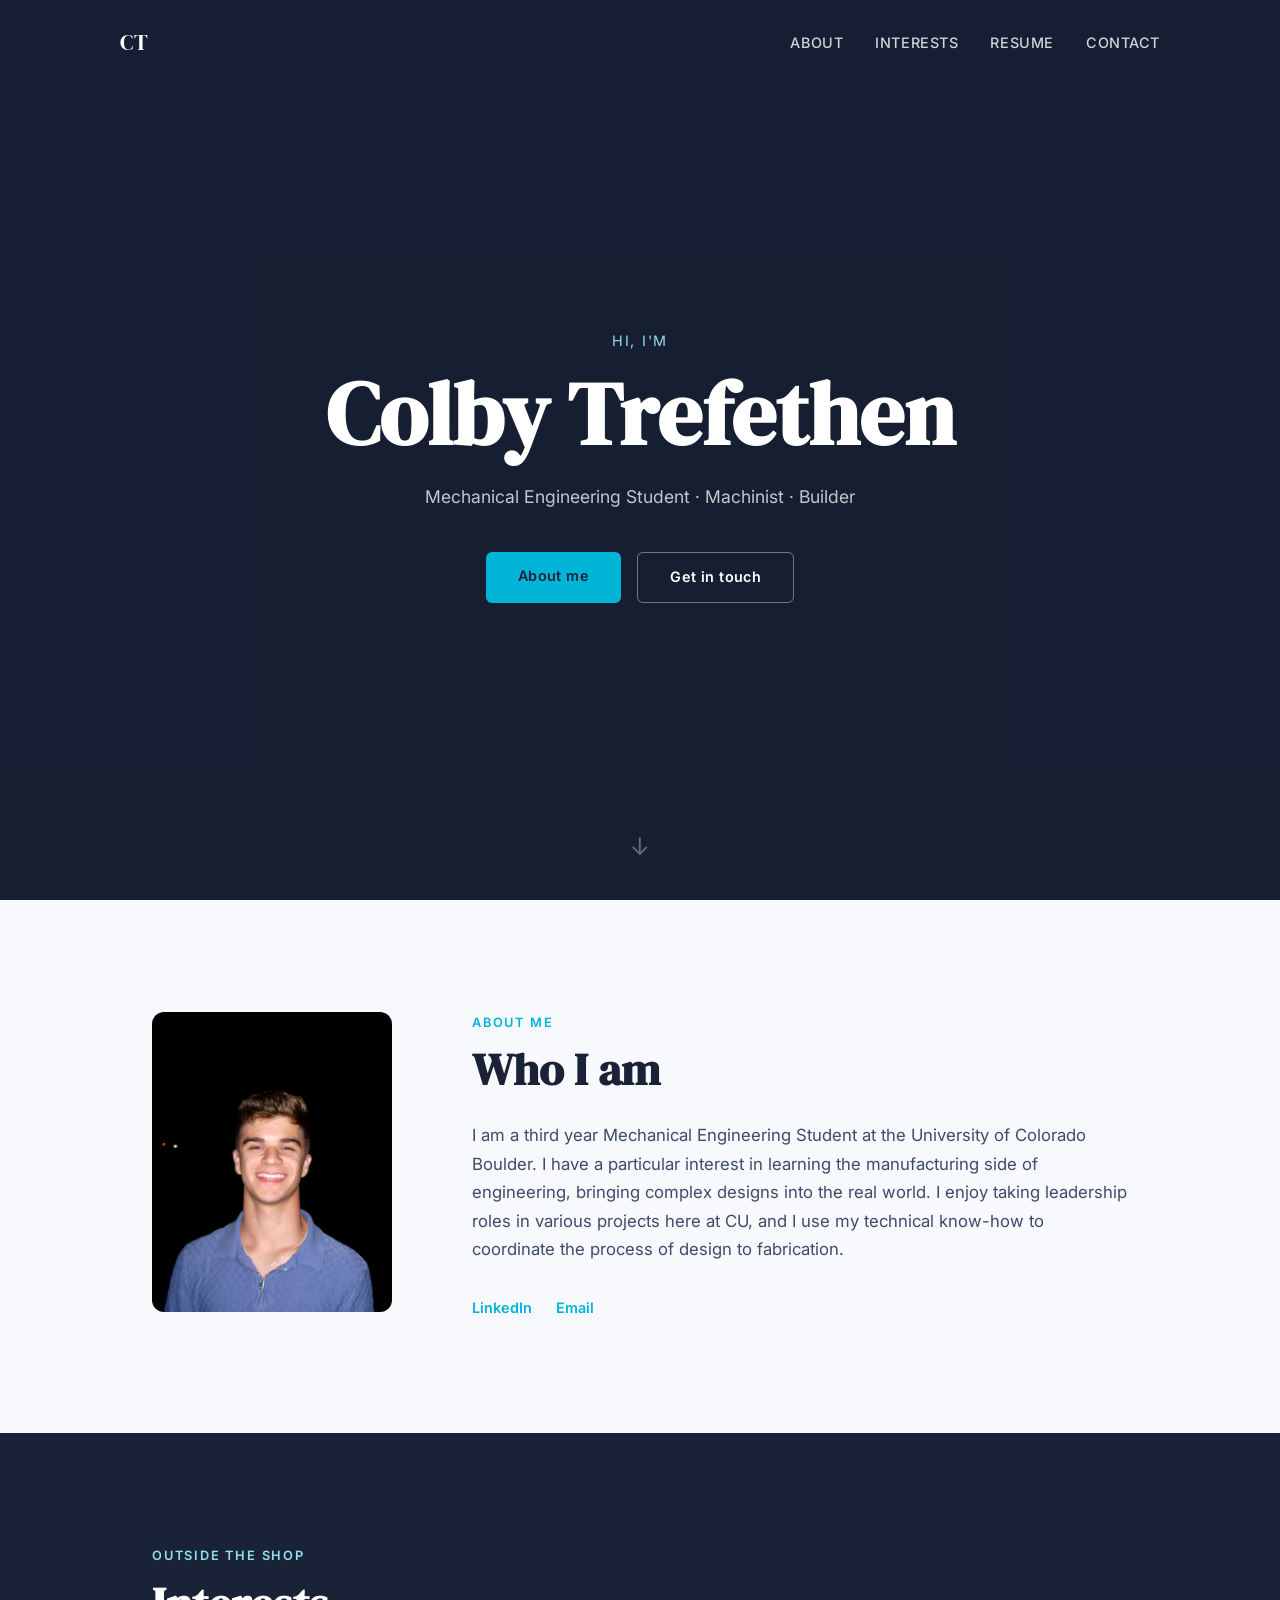
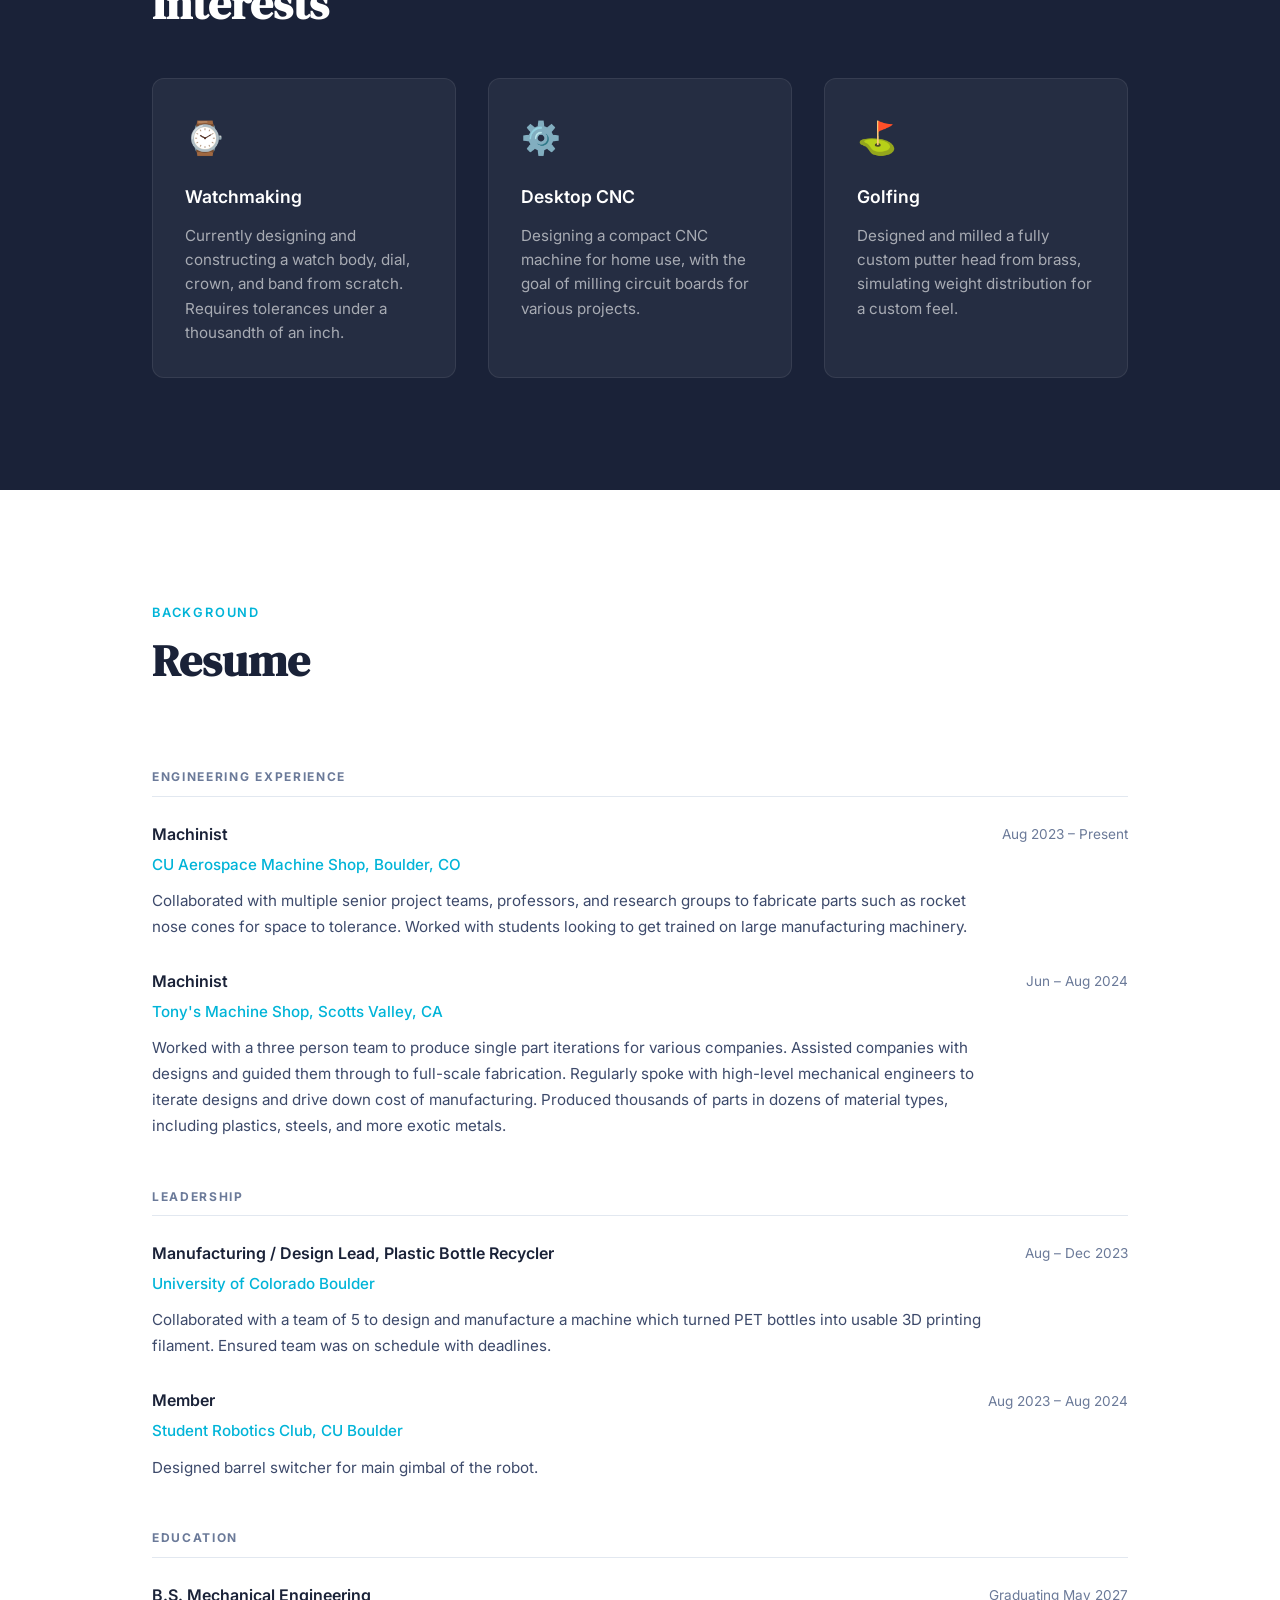
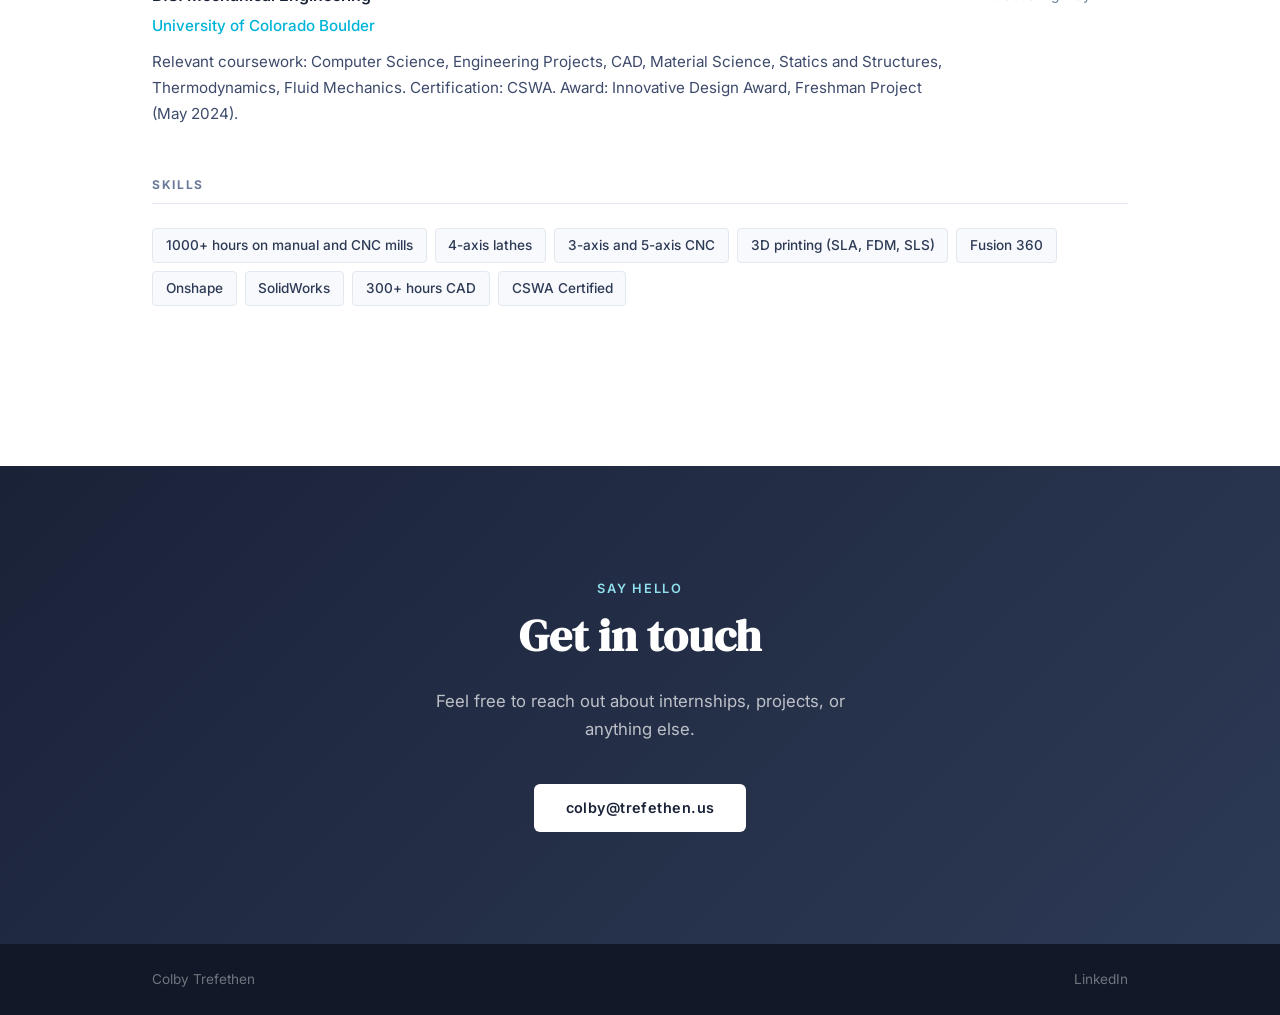
==== index.html @ d8c26942 "Full-bleed hero, photo in About, Interests section" ====
<!DOCTYPE html>
<html lang="en">
<head>
  <meta charset="UTF-8" />
  <meta name="viewport" content="width=device-width, initial-scale=1.0" />
  <title>Colby Trefethen</title>
  <link rel="preconnect" href="https://fonts.googleapis.com" />
  <link href="https://fonts.googleapis.com/css2?family=Inter:wght@300;400;500;600&family=DM+Serif+Display&display=swap" rel="stylesheet" />
  <link rel="stylesheet" href="style.css" />
</head>
<body>

  <!-- NAV -->
  <nav id="nav">
    <div class="nav-inner">
      <a class="nav-logo" href="#hero">CT</a>
      <ul class="nav-links">
        <li><a href="#about">About</a></li>
        <li><a href="#interests">Interests</a></li>
        <li><a href="#resume">Resume</a></li>
        <li><a href="#contact">Contact</a></li>
      </ul>
    </div>
  </nav>

  <!-- HERO -->
  <!-- Replace images/hero-bg.jpg with a photo from your shop or a project -->
  <section id="hero">
    <div class="hero-overlay"></div>
    <div class="hero-content">
      <p class="hero-eyebrow">Hi, I'm</p>
      <h1 class="hero-name">Colby Trefethen</h1>
      <p class="hero-tagline">Mechanical Engineering Student · Machinist · Builder</p>
      <div class="hero-cta">
        <a class="btn btn-primary" href="#about">About me</a>
        <a class="btn btn-ghost" href="#contact">Get in touch</a>
      </div>
    </div>
    <div class="hero-scroll-hint">↓</div>
  </section>

  <!-- ABOUT -->
  <section id="about">
    <div class="container">
      <div class="about-grid">

        <div class="about-photo-col">
          <img src="images/colby.jpg" alt="Colby Trefethen" class="about-photo" />
        </div>

        <div class="about-text-col">
          <p class="section-label">About me</p>
          <h2 class="section-heading">Who I am</h2>

          <p class="about-body">
            I am a third year Mechanical Engineering Student at the University of Colorado Boulder. I have a particular interest in learning the manufacturing side of engineering, bringing complex designs into the real world. I enjoy taking leadership roles in various projects here at CU, and I use my technical know-how to coordinate the process of design to fabrication.
          </p>

          <p class="about-body">
            <!-- Add your story and goals here when you're ready -->
          </p>

          <div class="about-links">
            <a href="https://www.linkedin.com/in/colbytrefethen/" class="text-link" target="_blank" rel="noopener">LinkedIn</a>
            <a href="mailto:colby@trefethen.us" class="text-link">Email</a>
          </div>
        </div>

      </div>
    </div>
  </section>

  <!-- INTERESTS -->
  <section id="interests">
    <div class="container">
      <p class="section-label">Outside the shop</p>
      <h2 class="section-heading">Interests</h2>
      <div class="interests-grid">

        <div class="interest-card">
          <div class="interest-icon">⌚</div>
          <h3 class="interest-title">Watchmaking</h3>
          <p class="interest-desc">Currently designing and constructing a watch body, dial, crown, and band from scratch. Requires tolerances under a thousandth of an inch.</p>
        </div>

        <div class="interest-card">
          <div class="interest-icon">⚙️</div>
          <h3 class="interest-title">Desktop CNC</h3>
          <p class="interest-desc">Designing a compact CNC machine for home use, with the goal of milling circuit boards for various projects.</p>
        </div>

        <div class="interest-card">
          <div class="interest-icon">⛳</div>
          <h3 class="interest-title">Golfing</h3>
          <p class="interest-desc">Designed and milled a fully custom putter head from brass, simulating weight distribution for a custom feel.</p>
        </div>

      </div>
    </div>
  </section>

  <!-- RESUME -->
  <section id="resume">
    <div class="container">
      <div class="resume-header">
        <div>
          <p class="section-label">Background</p>
          <h2 class="section-heading">Resume</h2>
        </div>
      </div>

      <!-- ENGINEERING EXPERIENCE -->
      <div class="resume-section">
        <p class="resume-section-title">Engineering Experience</p>

        <div class="resume-item">
          <div class="resume-item-title">Machinist</div>
          <div class="resume-item-date">Aug 2023 – Present</div>
          <div class="resume-item-org">CU Aerospace Machine Shop, Boulder, CO</div>
          <div class="resume-item-desc">
            Collaborated with multiple senior project teams, professors, and research groups to fabricate parts such as rocket nose cones for space to tolerance. Worked with students looking to get trained on large manufacturing machinery.
          </div>
        </div>

        <div class="resume-item">
          <div class="resume-item-title">Machinist</div>
          <div class="resume-item-date">Jun – Aug 2024</div>
          <div class="resume-item-org">Tony's Machine Shop, Scotts Valley, CA</div>
          <div class="resume-item-desc">
            Worked with a three person team to produce single part iterations for various companies. Assisted companies with designs and guided them through to full-scale fabrication. Regularly spoke with high-level mechanical engineers to iterate designs and drive down cost of manufacturing. Produced thousands of parts in dozens of material types, including plastics, steels, and more exotic metals.
          </div>
        </div>
      </div>

      <!-- LEADERSHIP -->
      <div class="resume-section">
        <p class="resume-section-title">Leadership</p>

        <div class="resume-item">
          <div class="resume-item-title">Manufacturing / Design Lead, Plastic Bottle Recycler</div>
          <div class="resume-item-date">Aug – Dec 2023</div>
          <div class="resume-item-org">University of Colorado Boulder</div>
          <div class="resume-item-desc">
            Collaborated with a team of 5 to design and manufacture a machine which turned PET bottles into usable 3D printing filament. Ensured team was on schedule with deadlines.
          </div>
        </div>

        <div class="resume-item">
          <div class="resume-item-title">Member</div>
          <div class="resume-item-date">Aug 2023 – Aug 2024</div>
          <div class="resume-item-org">Student Robotics Club, CU Boulder</div>
          <div class="resume-item-desc">
            Designed barrel switcher for main gimbal of the robot.
          </div>
        </div>
      </div>

      <!-- EDUCATION -->
      <div class="resume-section">
        <p class="resume-section-title">Education</p>

        <div class="resume-item">
          <div class="resume-item-title">B.S. Mechanical Engineering</div>
          <div class="resume-item-date">Graduating May 2027</div>
          <div class="resume-item-org">University of Colorado Boulder</div>
          <div class="resume-item-desc">
            Relevant coursework: Computer Science, Engineering Projects, CAD, Material Science, Statics and Structures, Thermodynamics, Fluid Mechanics. Certification: CSWA. Award: Innovative Design Award, Freshman Project (May 2024).
          </div>
        </div>
      </div>

      <!-- SKILLS -->
      <div class="resume-section">
        <p class="resume-section-title">Skills</p>
        <div class="skills-grid">
          <span class="skill-tag">1000+ hours on manual and CNC mills</span>
          <span class="skill-tag">4-axis lathes</span>
          <span class="skill-tag">3-axis and 5-axis CNC</span>
          <span class="skill-tag">3D printing (SLA, FDM, SLS)</span>
          <span class="skill-tag">Fusion 360</span>
          <span class="skill-tag">Onshape</span>
          <span class="skill-tag">SolidWorks</span>
          <span class="skill-tag">300+ hours CAD</span>
          <span class="skill-tag">CSWA Certified</span>
        </div>
      </div>

    </div>
  </section>

  <!-- CONTACT -->
  <section id="contact">
    <div class="container contact-inner">
      <p class="section-label light">Say hello</p>
      <h2 class="section-heading light">Get in touch</h2>
      <p class="contact-body">
        Feel free to reach out about internships, projects, or anything else.
      </p>
      <a class="btn btn-white" href="mailto:colby@trefethen.us">colby@trefethen.us</a>
    </div>
  </section>

  <!-- FOOTER -->
  <footer>
    <div class="container footer-inner">
      <span>Colby Trefethen</span>
      <div class="footer-links">
        <a href="https://www.linkedin.com/in/colbytrefethen/" target="_blank" rel="noopener">LinkedIn</a>
      </div>
    </div>
  </footer>

  <script>
    const nav = document.getElementById('nav');
    window.addEventListener('scroll', () => {
      nav.classList.toggle('scrolled', window.scrollY > 60);
    });
    document.querySelectorAll('a[href^="#"]').forEach(anchor => {
      anchor.addEventListener('click', function(e) {
        const target = document.querySelector(this.getAttribute('href'));
        if (target) {
          e.preventDefault();
          target.scrollIntoView({ behavior: 'smooth' });
        }
      });
    });
  </script>

</body>
</html>
---- style.css ----
/* =============================================
   BASE
   ============================================= */
*, *::before, *::after { box-sizing: border-box; margin: 0; padding: 0; }

:root {
  --navy:   #1a2238;
  --slate:  #2d3a55;
  --teal:   #00b4d8;
  --teal-light: #90e0ef;
  --white:  #ffffff;
  --off-white: #f8f9fc;
  --text:   #1a2238;
  --muted:  #6b7a99;
  --border: #e2e8f0;
}

html { scroll-behavior: smooth; }

body {
  font-family: 'Inter', sans-serif;
  font-size: 16px;
  line-height: 1.7;
  color: var(--text);
  background: var(--white);
}

a { color: inherit; text-decoration: none; }

.container {
  max-width: 1040px;
  margin: 0 auto;
  padding: 0 2rem;
}

/* =============================================
   NAV
   ============================================= */
#nav {
  position: fixed;
  top: 0; left: 0; right: 0;
  z-index: 100;
  padding: 1.5rem 2rem;
  transition: background 0.3s, padding 0.3s, box-shadow 0.3s;
}

#nav.scrolled {
  background: var(--navy);
  padding: 1rem 2rem;
  box-shadow: 0 2px 20px rgba(0,0,0,0.2);
}

.nav-inner {
  max-width: 1040px;
  margin: 0 auto;
  display: flex;
  align-items: center;
  justify-content: space-between;
}

.nav-logo {
  font-family: 'DM Serif Display', serif;
  font-size: 1.4rem;
  color: var(--white);
  letter-spacing: 0.05em;
}

.nav-links {
  list-style: none;
  display: flex;
  gap: 2rem;
}

.nav-links a {
  color: rgba(255,255,255,0.8);
  font-size: 0.9rem;
  font-weight: 500;
  letter-spacing: 0.04em;
  text-transform: uppercase;
  transition: color 0.2s;
}

.nav-links a:hover { color: var(--white); }

/* =============================================
   HERO
   ============================================= */
#hero {
  min-height: 100vh;
  background-image: url('images/hero-bg.jpg');
  background-size: cover;
  background-position: center;
  /* Fallback if no image uploaded yet */
  background-color: var(--navy);
  display: flex;
  align-items: center;
  justify-content: center;
  text-align: center;
  padding: 6rem 2rem 4rem;
  position: relative;
}

.hero-overlay {
  position: absolute;
  inset: 0;
  background: rgba(20, 28, 48, 0.65);
}

.hero-content {
  position: relative;
  z-index: 1;
  display: flex;
  flex-direction: column;
  align-items: center;
  max-width: 700px;
}

.hero-eyebrow {
  font-size: 0.9rem;
  font-weight: 400;
  color: var(--teal-light);
  letter-spacing: 0.12em;
  text-transform: uppercase;
  margin-bottom: 0.75rem;
}

.hero-name {
  font-family: 'DM Serif Display', serif;
  font-size: clamp(3rem, 8vw, 5.5rem);
  color: var(--white);
  line-height: 1.1;
  margin-bottom: 1.25rem;
}

.hero-tagline {
  font-size: 1.1rem;
  color: rgba(255,255,255,0.75);
  margin-bottom: 2.5rem;
}

.hero-cta {
  display: flex;
  gap: 1rem;
  flex-wrap: wrap;
  justify-content: center;
}

.hero-scroll-hint {
  position: absolute;
  bottom: 2rem;
  color: rgba(255,255,255,0.35);
  font-size: 1.5rem;
  z-index: 1;
  animation: bounce 2s infinite;
}

@keyframes bounce {
  0%, 100% { transform: translateY(0); }
  50% { transform: translateY(6px); }
}

/* =============================================
   BUTTONS
   ============================================= */
.btn {
  display: inline-block;
  padding: 0.75rem 2rem;
  border-radius: 6px;
  font-size: 0.9rem;
  font-weight: 600;
  letter-spacing: 0.03em;
  transition: transform 0.15s, box-shadow 0.15s, opacity 0.15s;
  cursor: pointer;
}

.btn:hover { transform: translateY(-2px); box-shadow: 0 6px 20px rgba(0,0,0,0.2); }

.btn-primary {
  background: var(--teal);
  color: var(--navy);
}

.btn-ghost {
  border: 1.5px solid rgba(255,255,255,0.4);
  color: var(--white);
}

.btn-ghost:hover { border-color: var(--white); }

.btn-white {
  background: var(--white);
  color: var(--navy);
  font-weight: 600;
}

.btn-outline {
  border: 1.5px solid var(--teal);
  color: var(--teal);
  background: transparent;
}

/* =============================================
   SECTION LABELS & HEADINGS
   ============================================= */
.section-label {
  font-size: 0.8rem;
  font-weight: 600;
  letter-spacing: 0.14em;
  text-transform: uppercase;
  color: var(--teal);
  margin-bottom: 0.6rem;
}

.section-label.light { color: var(--teal-light); }

.section-heading {
  font-family: 'DM Serif Display', serif;
  font-size: clamp(2rem, 4vw, 2.8rem);
  line-height: 1.2;
  color: var(--navy);
  margin-bottom: 1.5rem;
}

.section-heading.light { color: var(--white); }

/* =============================================
   ABOUT
   ============================================= */
#about {
  padding: 7rem 0;
  background: var(--off-white);
}

.about-grid {
  display: grid;
  grid-template-columns: 240px 1fr;
  gap: 5rem;
  align-items: start;
}

.about-photo-col {
  width: 240px;
  overflow: hidden;
}

.about-photo {
  width: 240px;
  height: 300px;
  object-fit: cover;
  border-radius: 12px;
  display: block;
}

.about-body {
  color: #3d4a6b;
  margin-bottom: 1.25rem;
  font-size: 1.05rem;
}

.about-links {
  display: flex;
  gap: 1.5rem;
  margin-top: 2rem;
}

.text-link {
  font-size: 0.9rem;
  font-weight: 600;
  color: var(--teal);
  border-bottom: 1.5px solid transparent;
  transition: border-color 0.2s;
}

.text-link:hover { border-color: var(--teal); }

/* =============================================
   INTERESTS
   ============================================= */
#interests {
  padding: 7rem 0;
  background: var(--navy);
}

#interests .section-label { color: var(--teal-light); }
#interests .section-heading { color: var(--white); margin-bottom: 3rem; }

.interests-grid {
  display: grid;
  grid-template-columns: repeat(3, 1fr);
  gap: 2rem;
}

.interest-card {
  background: rgba(255,255,255,0.05);
  border: 1px solid rgba(255,255,255,0.08);
  border-radius: 12px;
  padding: 2rem;
}

.interest-icon {
  font-size: 2rem;
  margin-bottom: 1rem;
}

.interest-title {
  font-size: 1.1rem;
  font-weight: 600;
  color: var(--white);
  margin-bottom: 0.75rem;
}

.interest-desc {
  font-size: 0.95rem;
  color: rgba(255,255,255,0.6);
  line-height: 1.6;
}

/* =============================================
   RESUME
   ============================================= */
#resume {
  padding: 7rem 0;
  background: var(--white);
}

.resume-header {
  display: flex;
  align-items: flex-end;
  justify-content: space-between;
  margin-bottom: 3.5rem;
  flex-wrap: wrap;
  gap: 1rem;
}

.resume-section {
  margin-bottom: 3rem;
}

.resume-section-title {
  font-size: 0.75rem;
  font-weight: 700;
  letter-spacing: 0.14em;
  text-transform: uppercase;
  color: var(--muted);
  border-bottom: 1px solid var(--border);
  padding-bottom: 0.5rem;
  margin-bottom: 1.5rem;
}

.resume-item {
  display: grid;
  grid-template-columns: 1fr auto;
  gap: 0.25rem 2rem;
  margin-bottom: 1.75rem;
}

.resume-item-title {
  font-size: 1rem;
  font-weight: 600;
  color: var(--navy);
}

.resume-item-org {
  font-size: 0.95rem;
  color: var(--teal);
  font-weight: 500;
}

.resume-item-date {
  font-size: 0.85rem;
  color: var(--muted);
  text-align: right;
  grid-row: 1 / 3;
  grid-column: 2;
  padding-top: 0.15rem;
  white-space: nowrap;
}

.resume-item-desc {
  font-size: 0.95rem;
  color: #3d4a6b;
  margin-top: 0.4rem;
  grid-column: 1;
}

.skills-grid {
  display: flex;
  flex-wrap: wrap;
  gap: 0.5rem;
}

.skill-tag {
  background: var(--off-white);
  border: 1px solid var(--border);
  border-radius: 4px;
  padding: 0.3rem 0.8rem;
  font-size: 0.85rem;
  color: var(--slate);
  font-weight: 500;
}

/* =============================================
   CONTACT
   ============================================= */
#contact {
  padding: 7rem 2rem;
  background: linear-gradient(135deg, var(--navy) 0%, var(--slate) 100%);
  text-align: center;
}

.contact-body {
  color: rgba(255,255,255,0.7);
  max-width: 480px;
  margin: 0 auto 2.5rem;
  font-size: 1.05rem;
}

/* =============================================
   FOOTER
   ============================================= */
footer {
  background: #111827;
  padding: 1.5rem 2rem;
}

.footer-inner {
  display: flex;
  align-items: center;
  justify-content: space-between;
  color: rgba(255,255,255,0.4);
  font-size: 0.85rem;
}

.footer-links {
  display: flex;
  gap: 1.5rem;
}

.footer-links a {
  color: rgba(255,255,255,0.4);
  transition: color 0.2s;
}

.footer-links a:hover { color: rgba(255,255,255,0.8); }

/* =============================================
   RESPONSIVE
   ============================================= */
@media (max-width: 700px) {
  .about-grid {
    grid-template-columns: 1fr;
    gap: 2rem;
  }
  .about-photo-col {
    width: 100%;
  }
  .about-photo {
    width: 100%;
    height: 260px;
  }
  .interests-grid {
    grid-template-columns: 1fr;
  }
  .resume-item {
    grid-template-columns: 1fr;
  }
  .resume-item-date {
    grid-row: auto;
    grid-column: 1;
    text-align: left;
    color: var(--muted);
  }
  .resume-header {
    flex-direction: column;
    align-items: flex-start;
  }
}
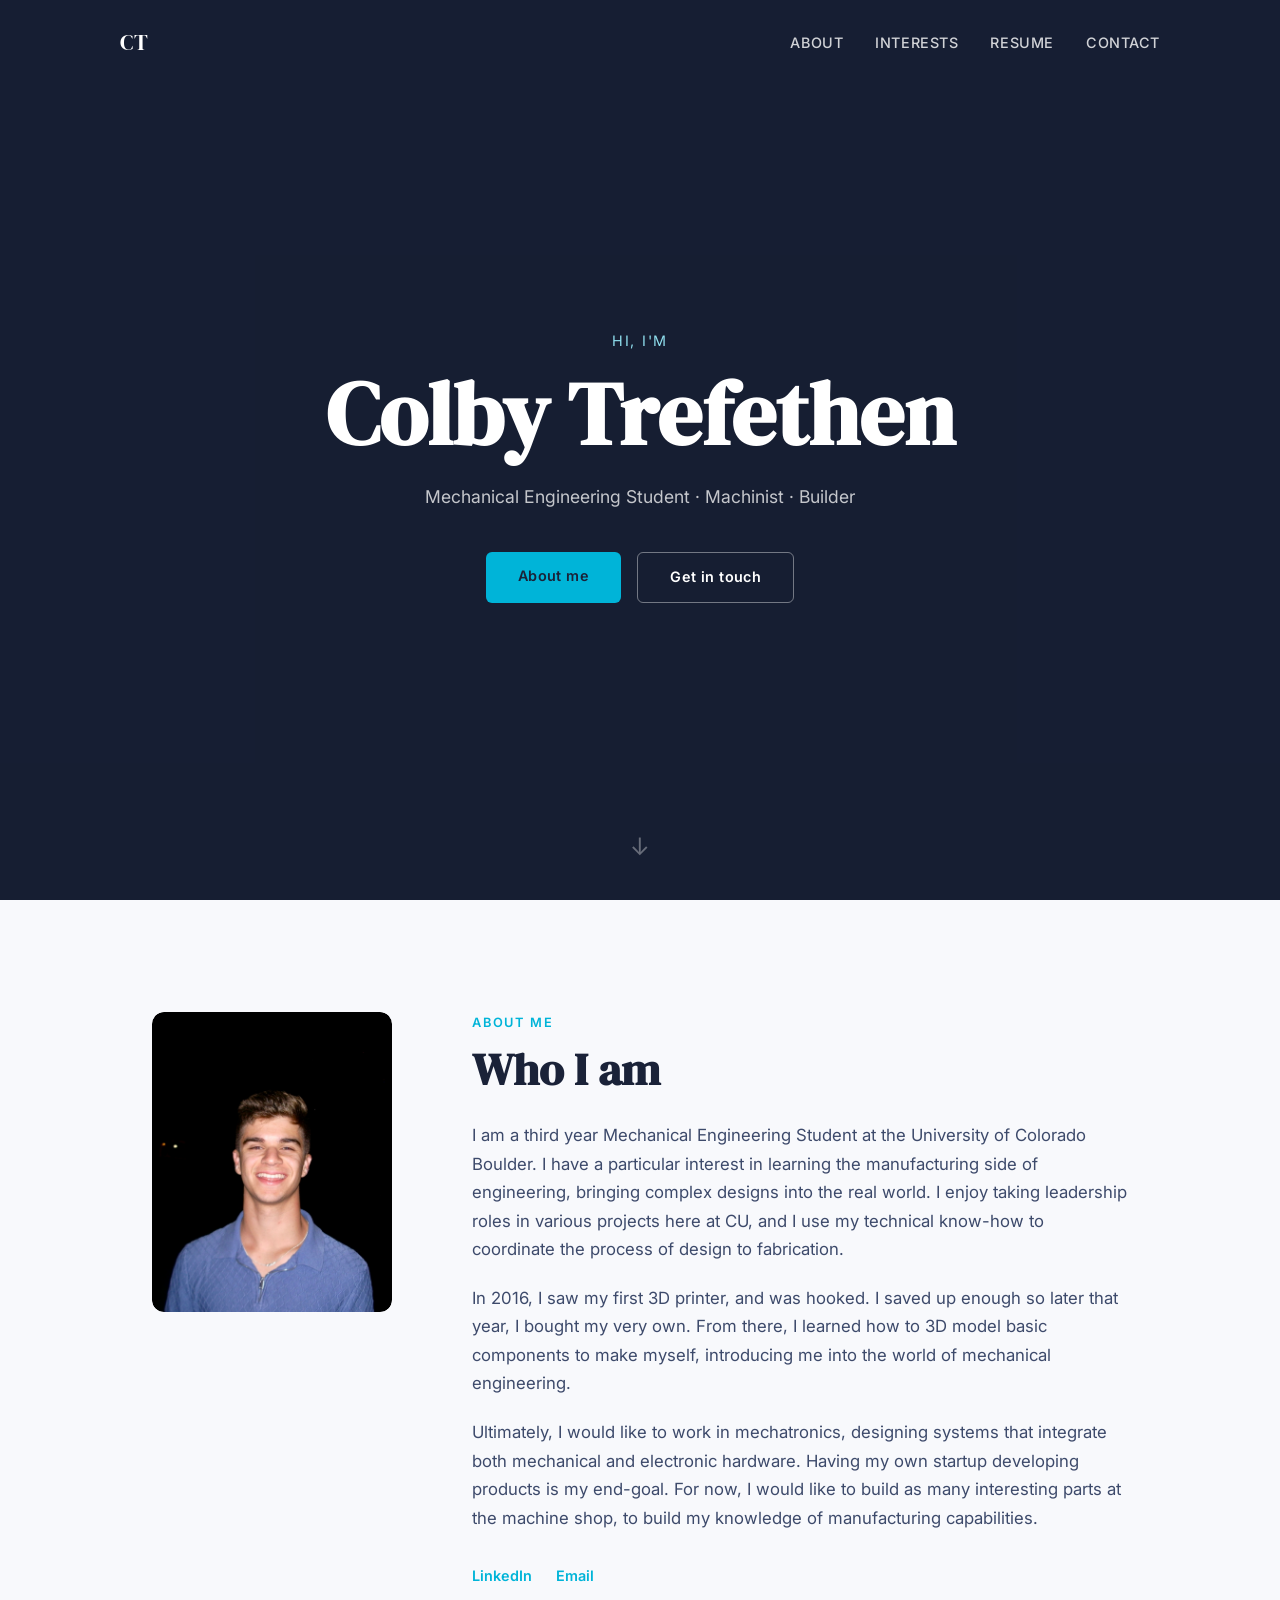
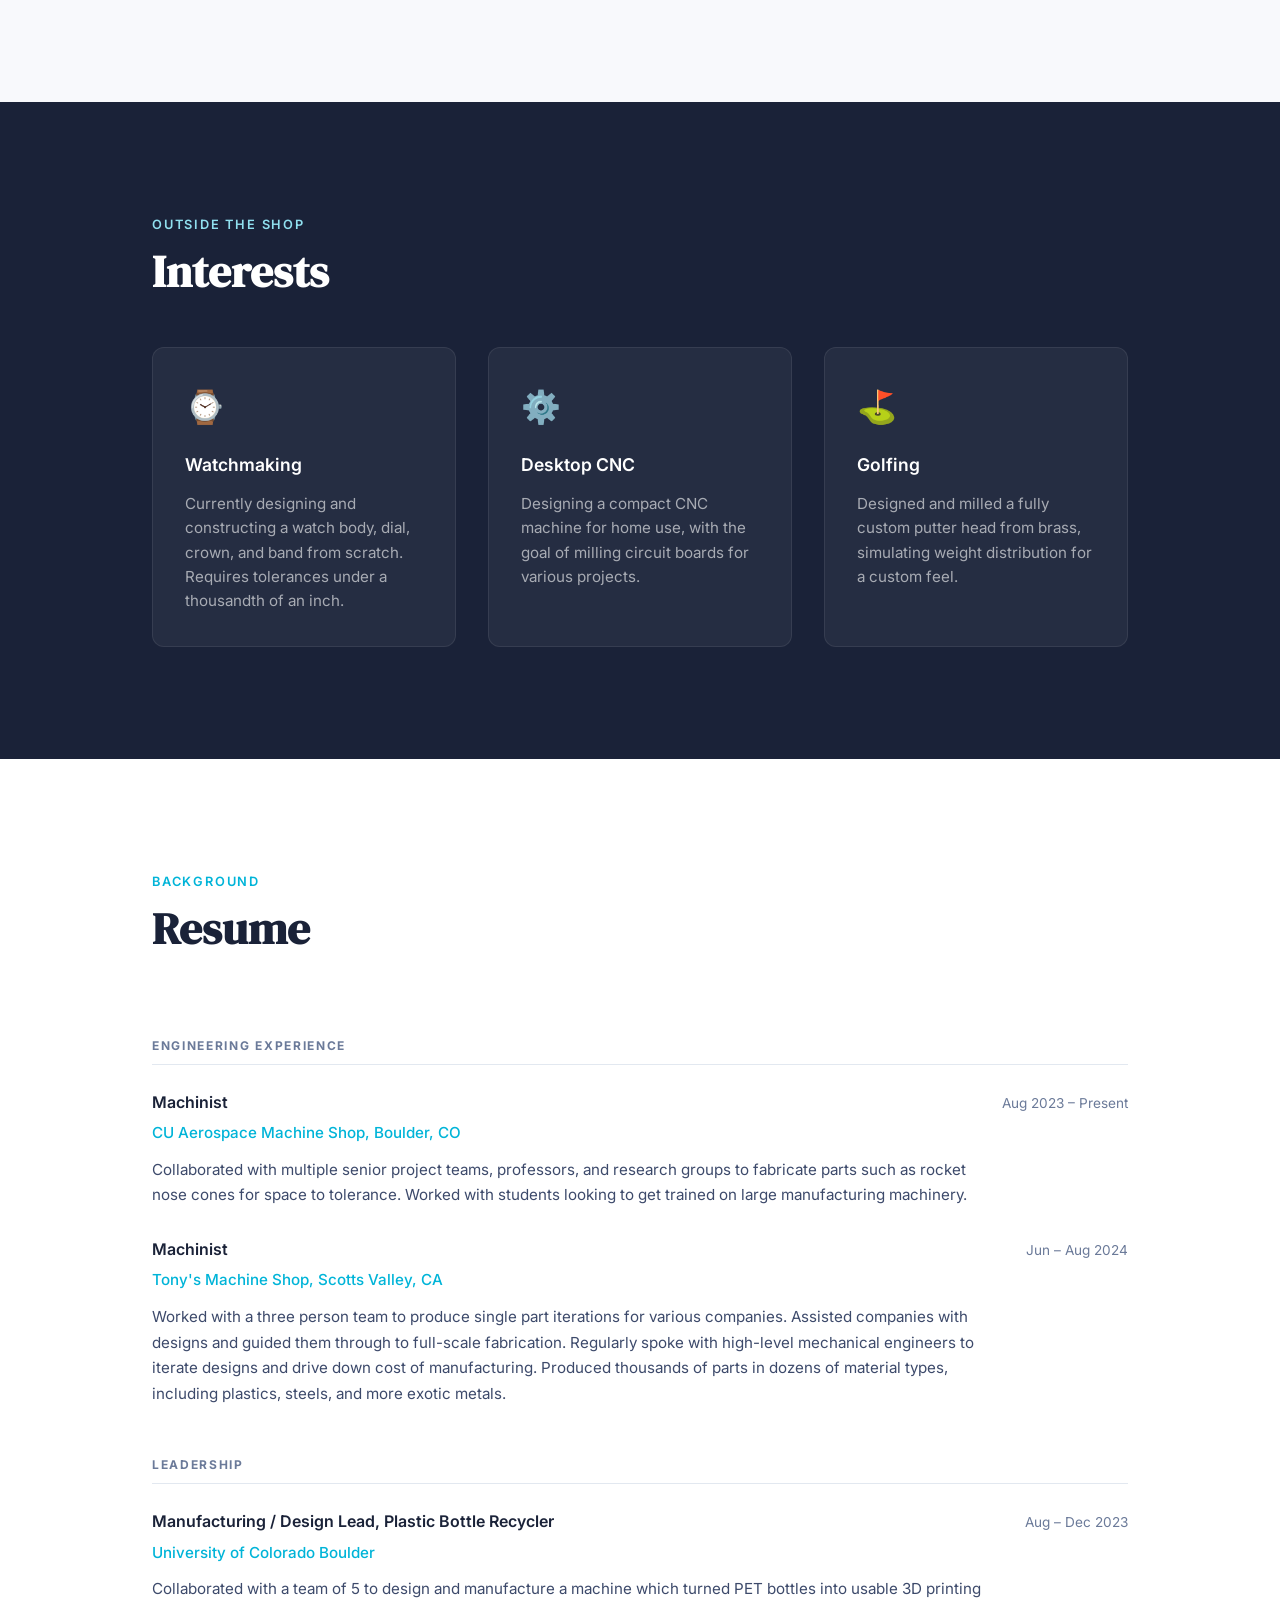
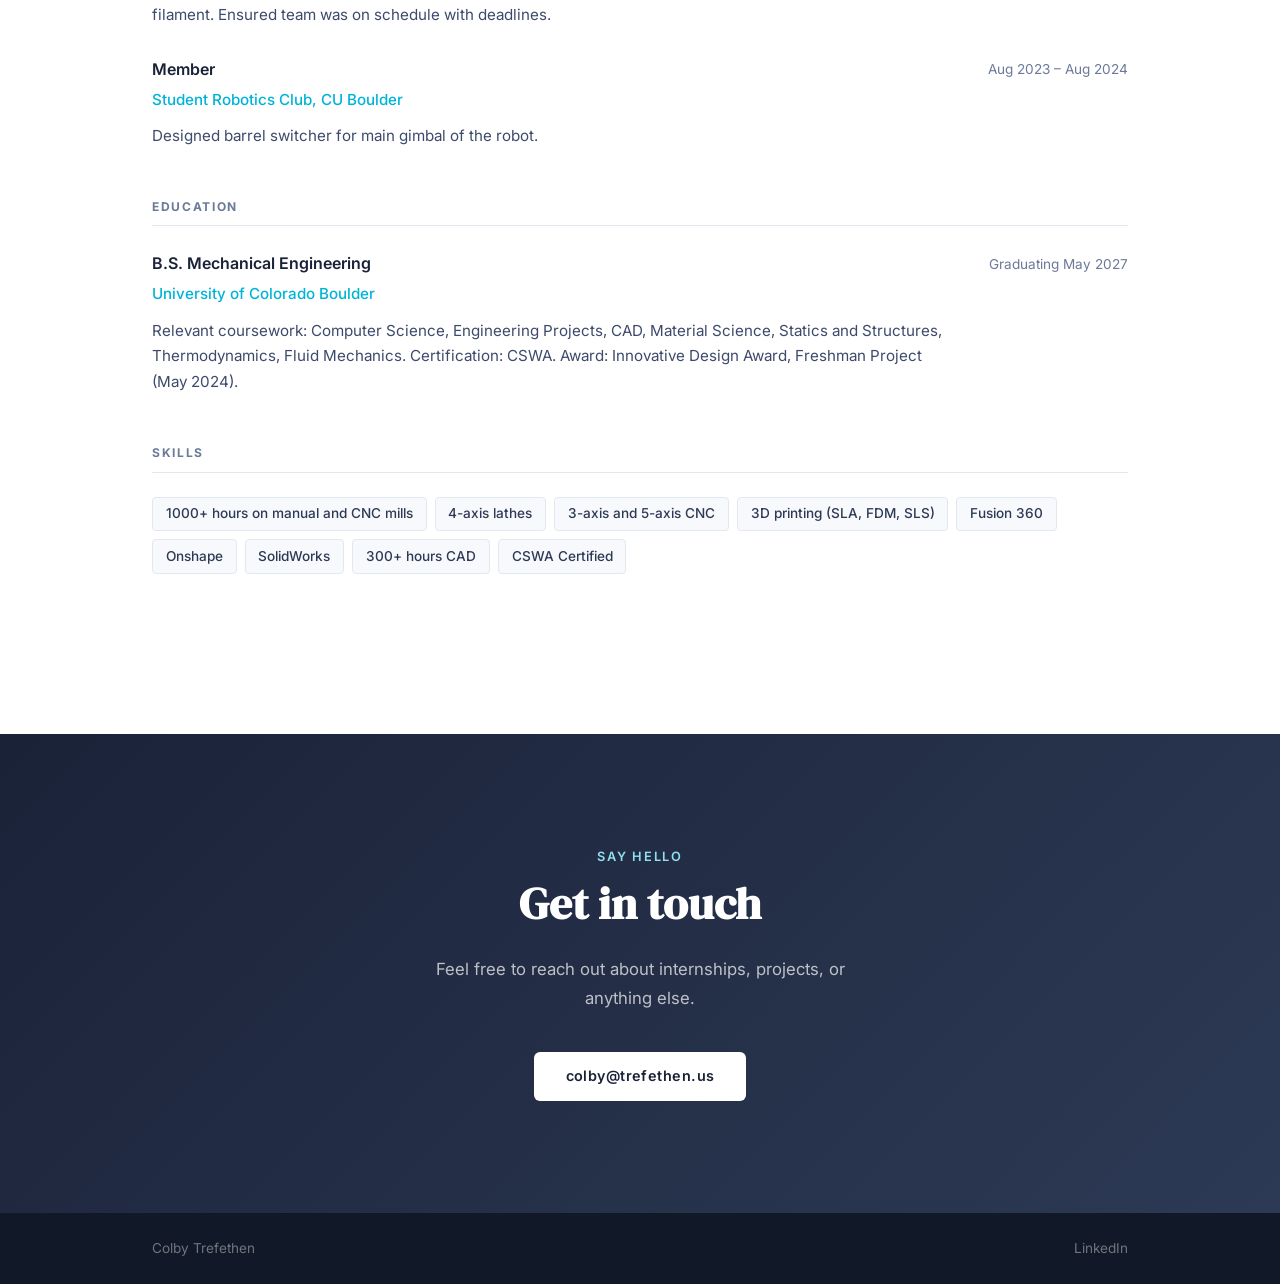
==== commit 3f1bc668: "Complete bio" ====
--- a/index.html
+++ b/index.html
@@ -57,7 +57,11 @@
           </p>
 
           <p class="about-body">
-            <!-- Add your story and goals here when you're ready -->
+            In 2016, I saw my first 3D printer, and was hooked. I saved up enough so later that year, I bought my very own. From there, I learned how to 3D model basic components to make myself, introducing me into the world of mechanical engineering.
+          </p>
+
+          <p class="about-body">
+            Ultimately, I would like to work in mechatronics, designing systems that integrate both mechanical and electronic hardware. Having my own startup developing products is my end-goal. For now, I would like to build as many interesting parts at the machine shop, to build my knowledge of manufacturing capabilities.
           </p>
 
           <div class="about-links">
--- a/style.css
+++ b/style.css
@@ -26,6 +26,7 @@
 }
 
 a { color: inherit; text-decoration: none; }
+img { max-width: 100%; display: block; }
 
 .container {
   max-width: 1040px;
@@ -240,15 +241,17 @@
 
 .about-photo-col {
   width: 240px;
+  max-width: 240px;
+  flex-shrink: 0;
   overflow: hidden;
+  border-radius: 12px;
 }
 
 .about-photo {
-  width: 240px;
+  width: 100%;
   height: 300px;
   object-fit: cover;
   border-radius: 12px;
-  display: block;
 }
 
 .about-body {
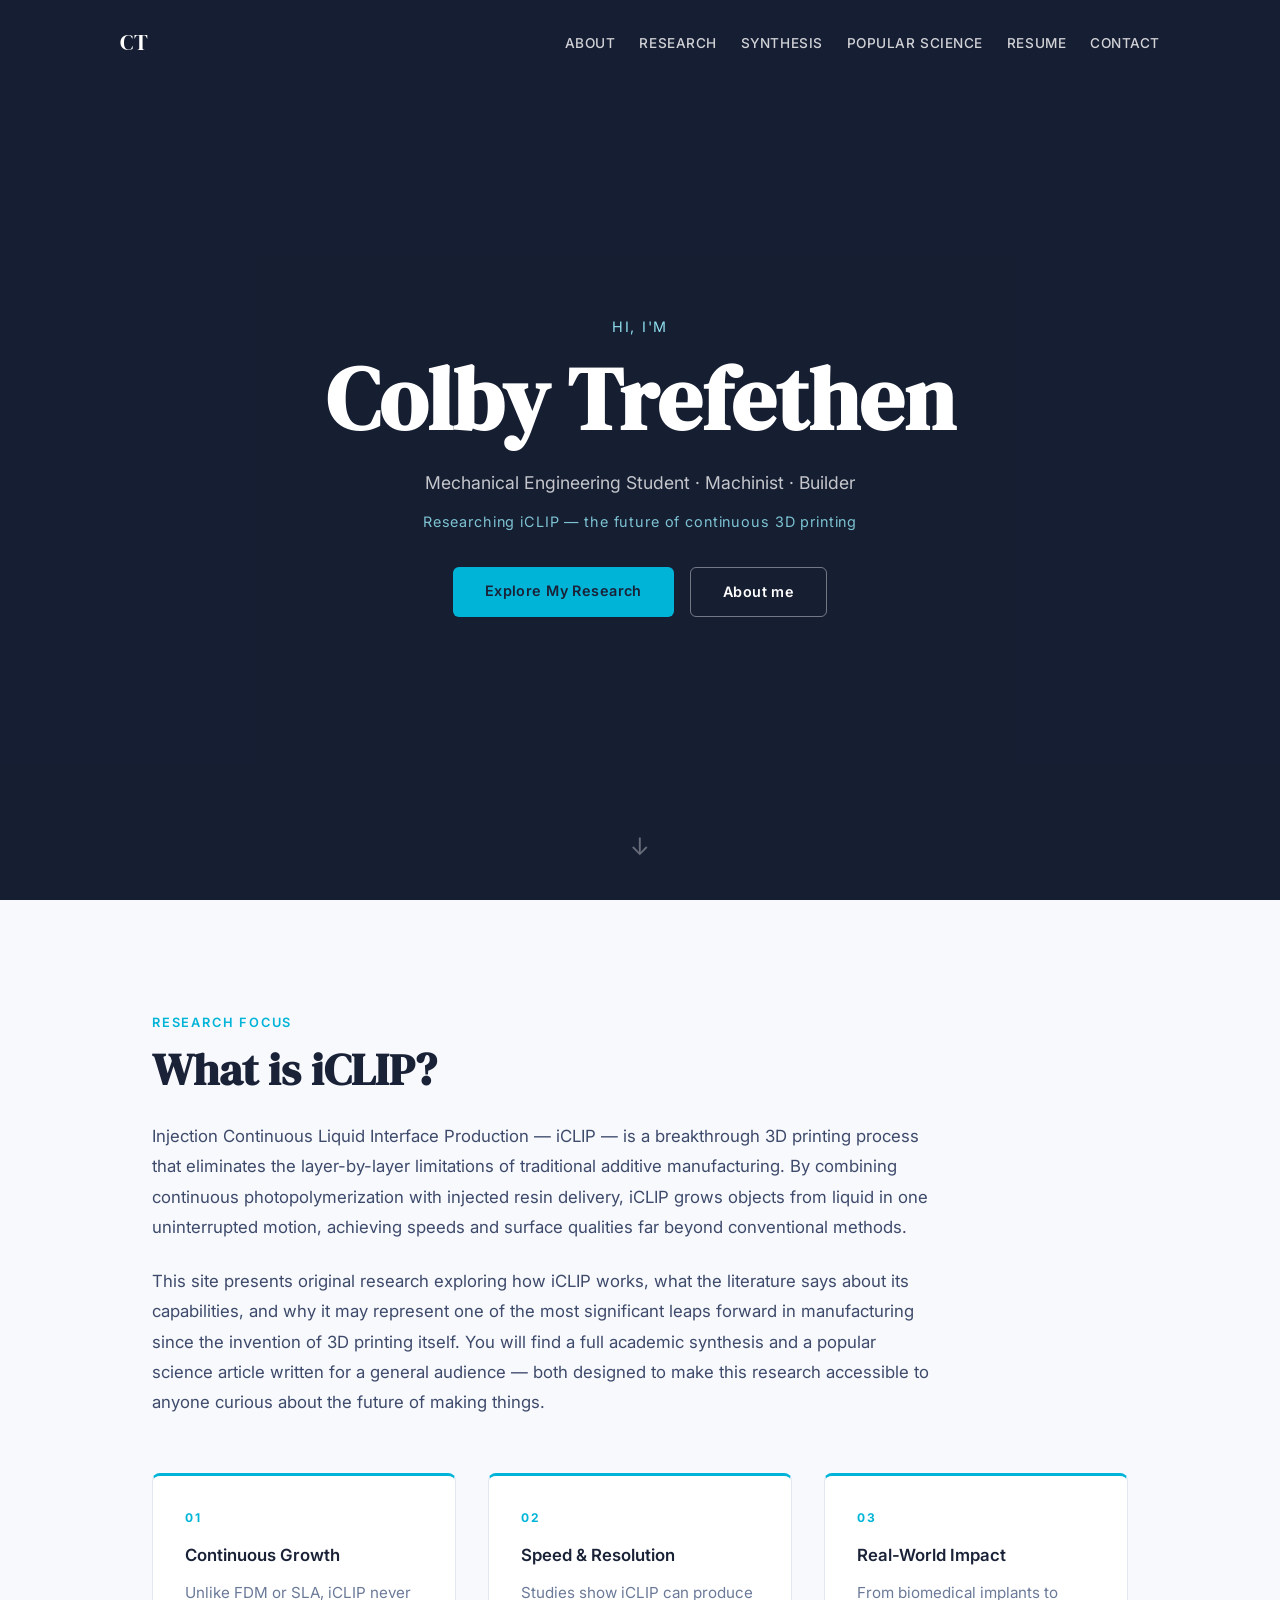
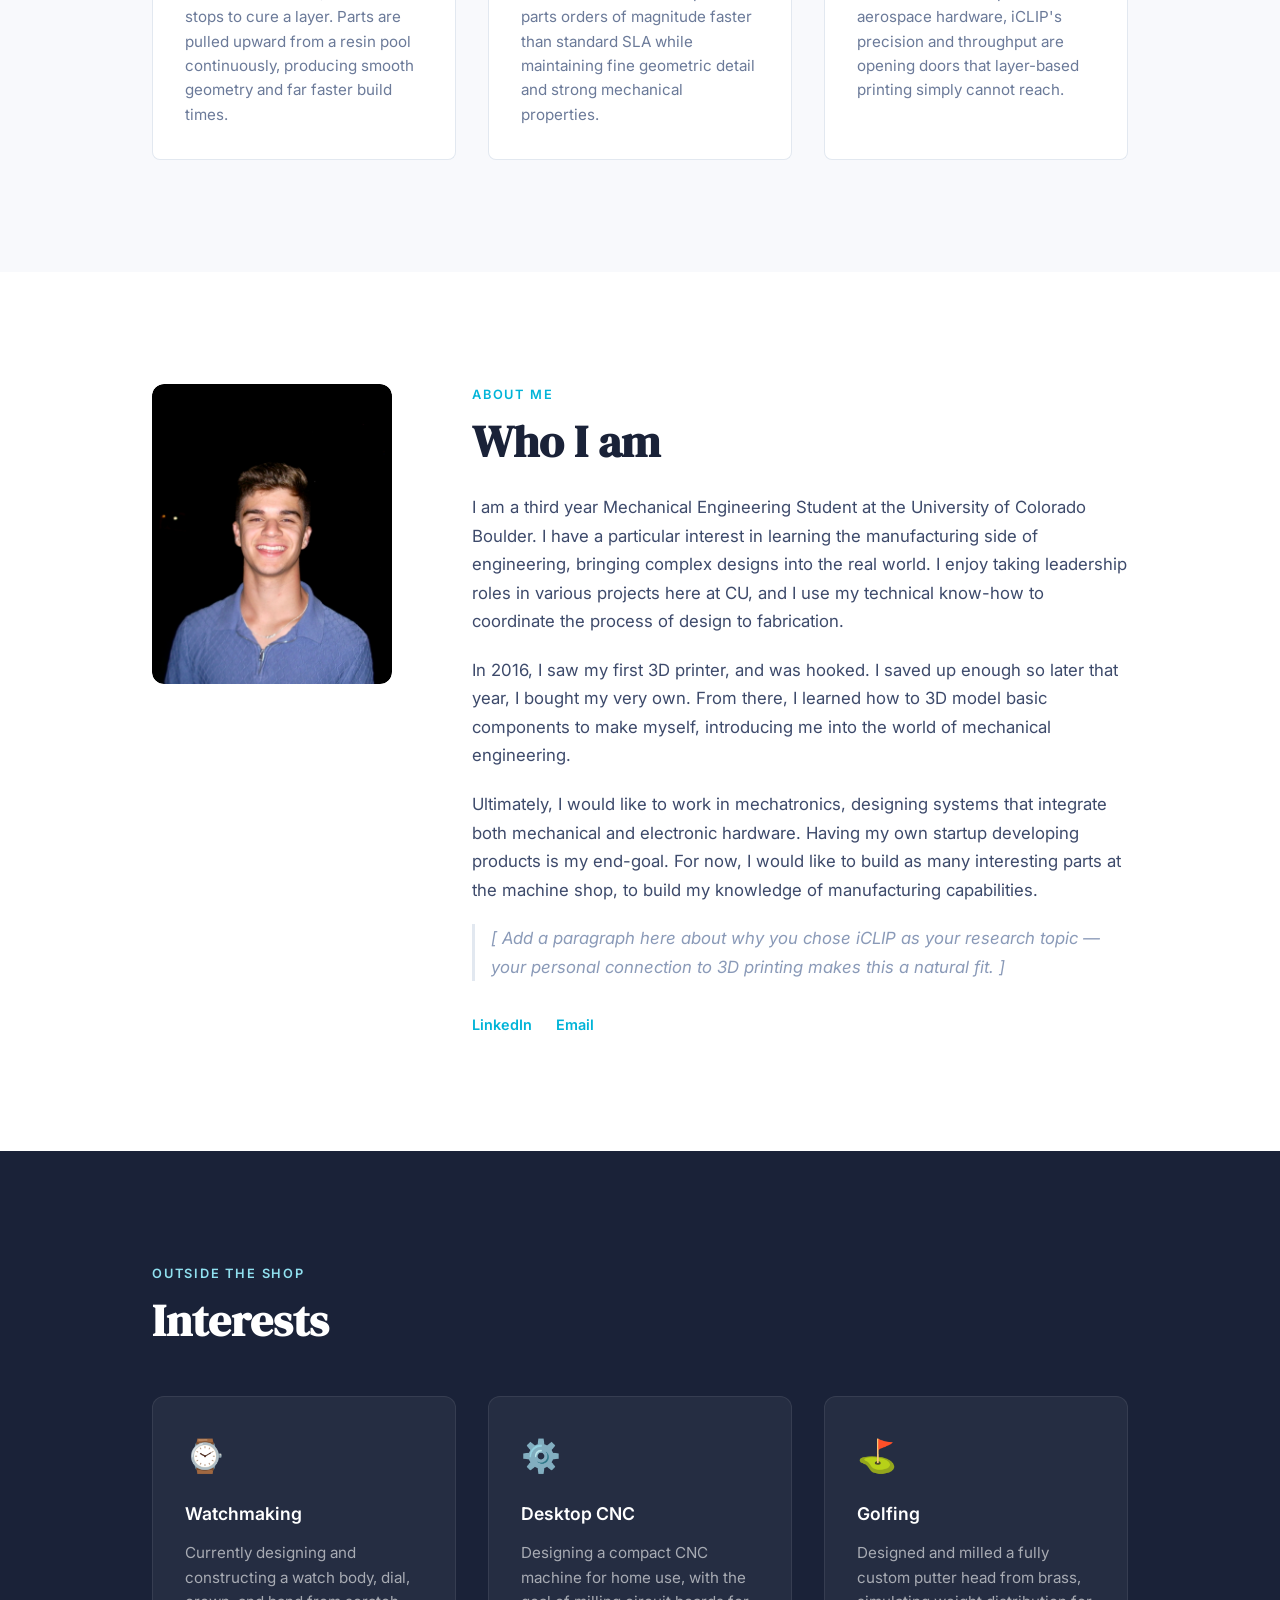
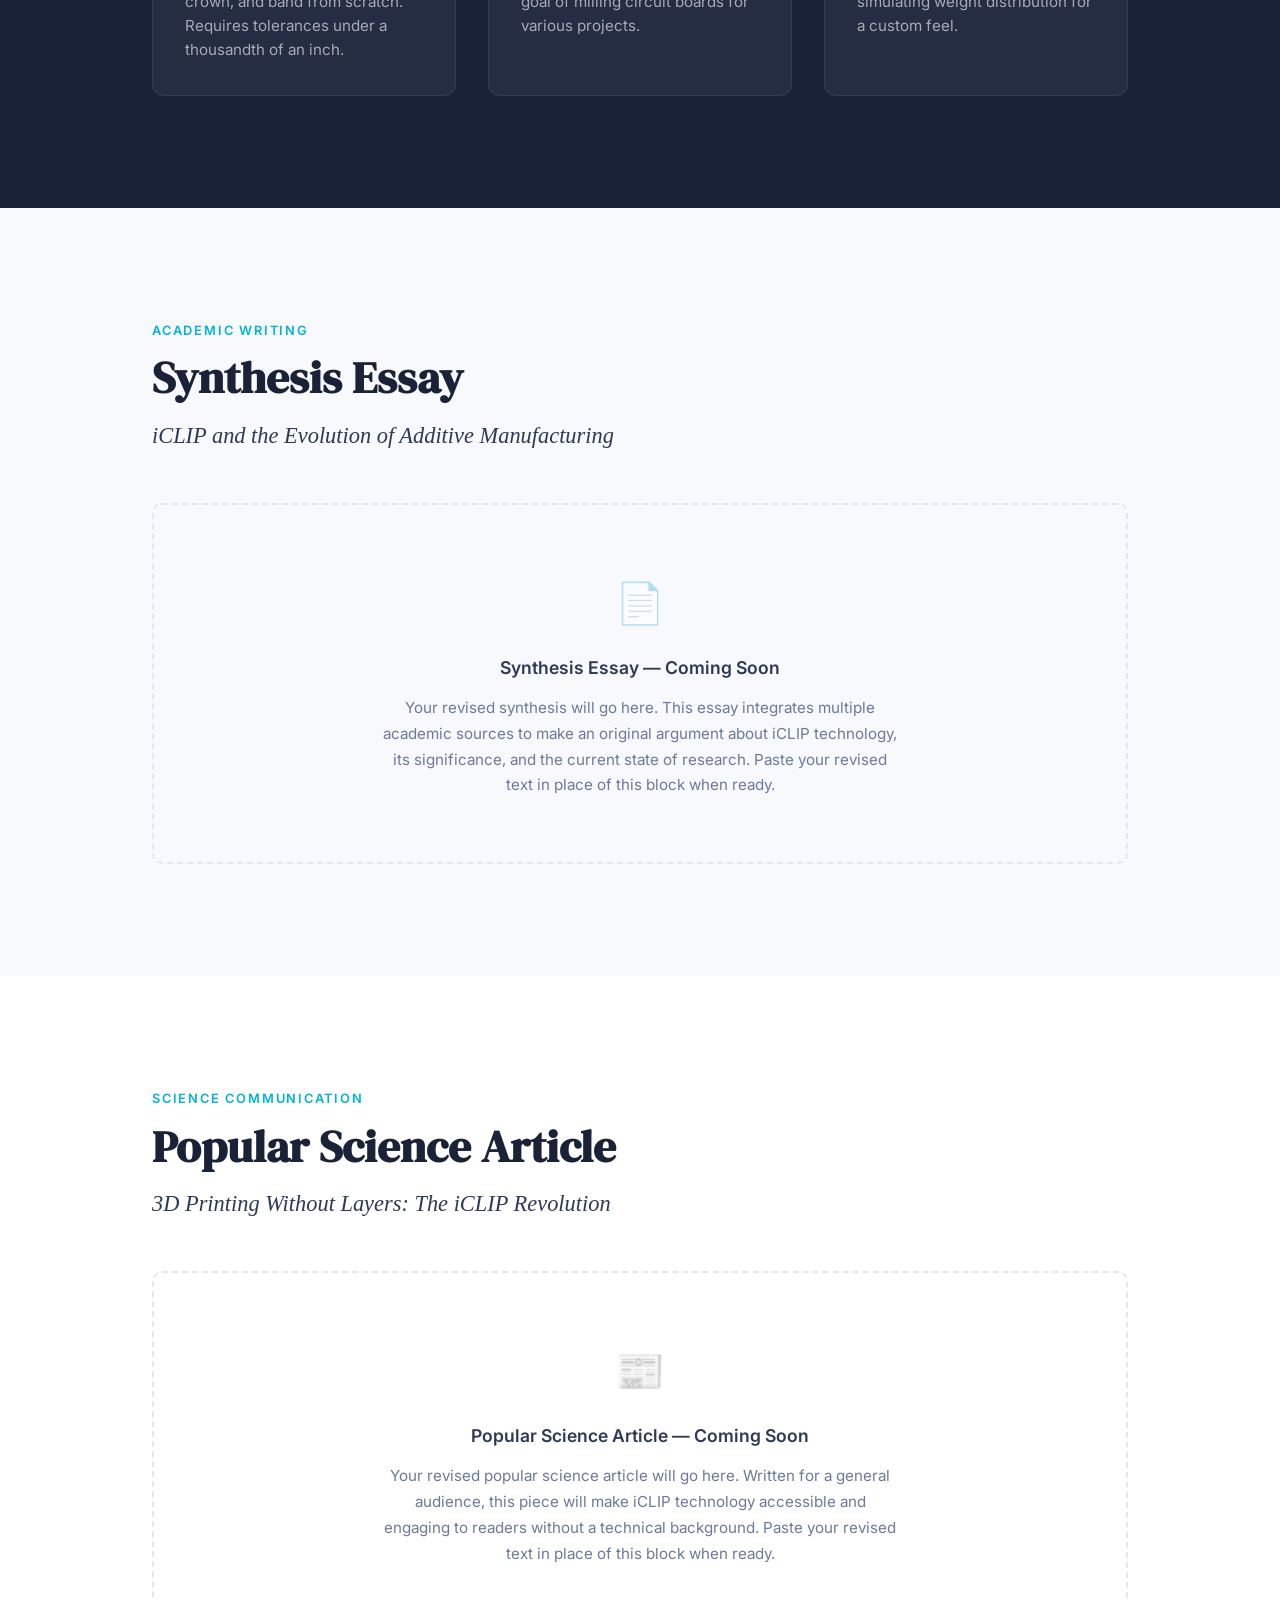
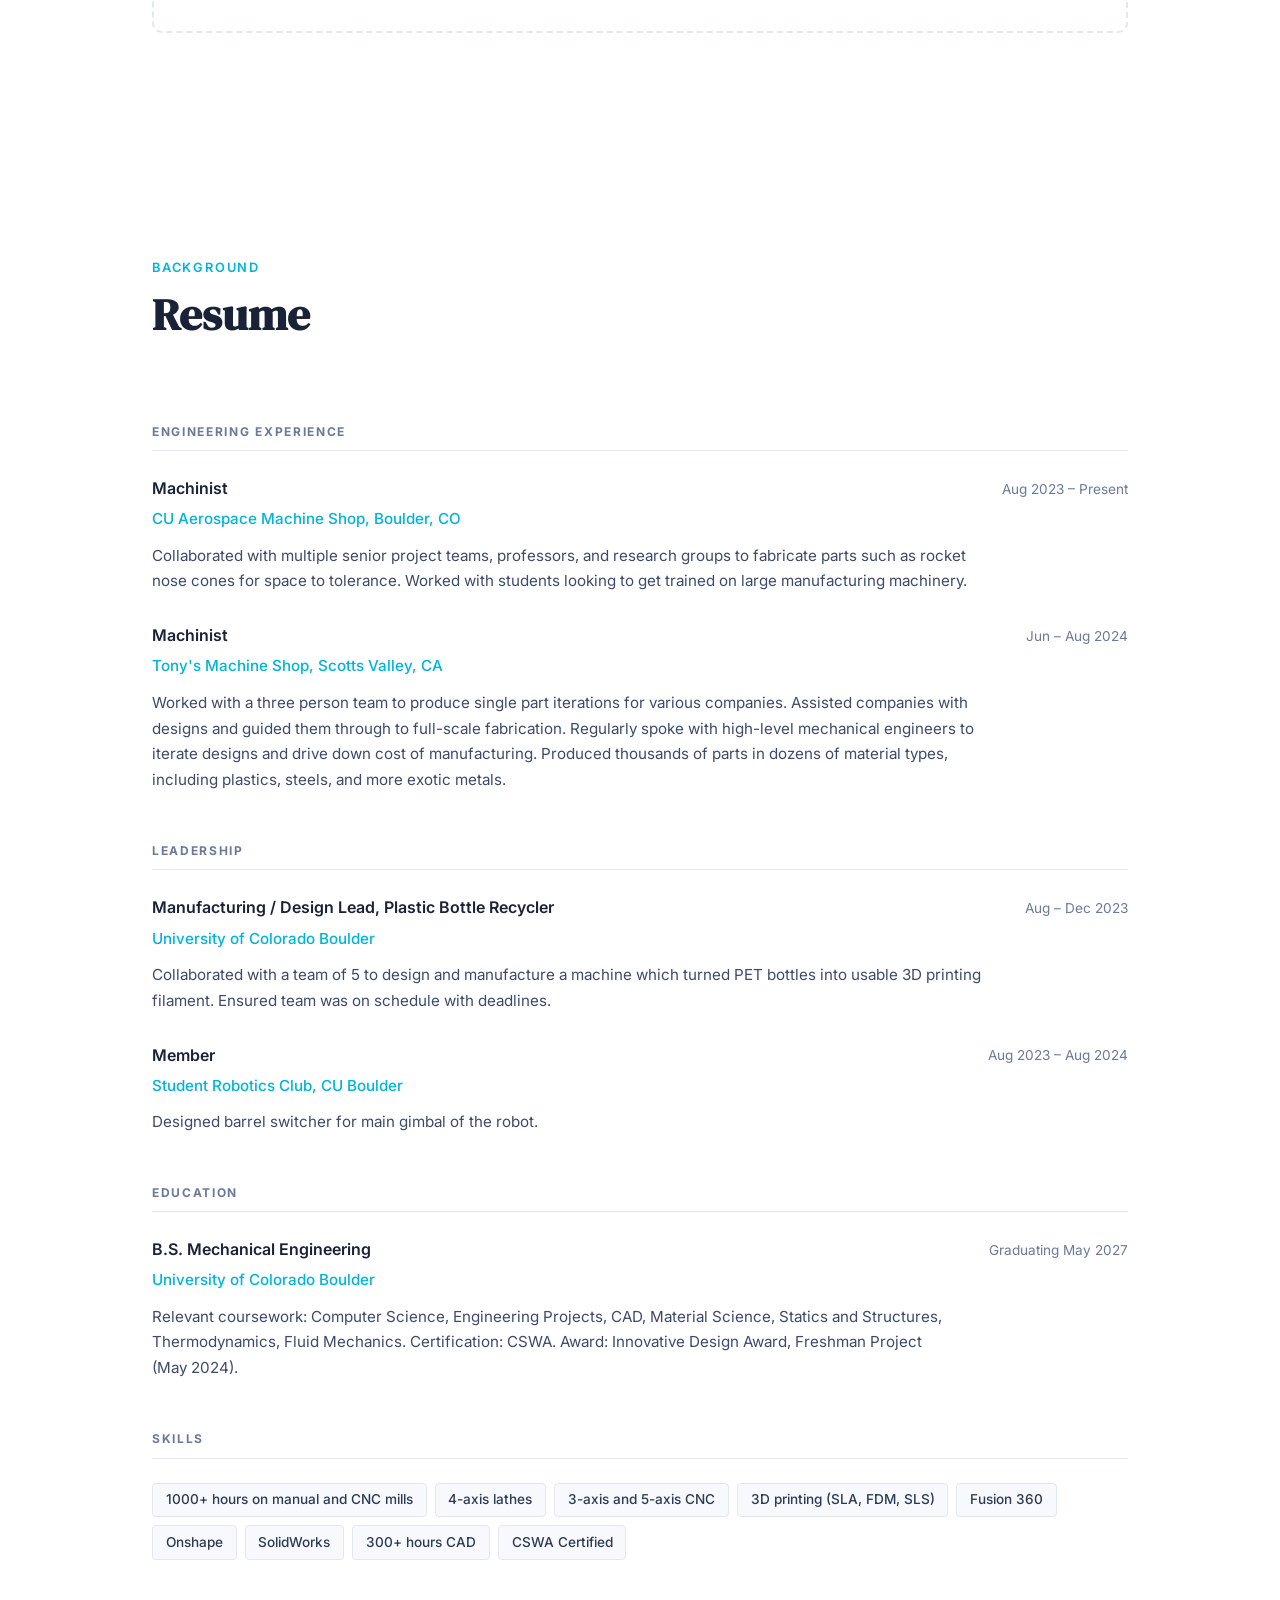
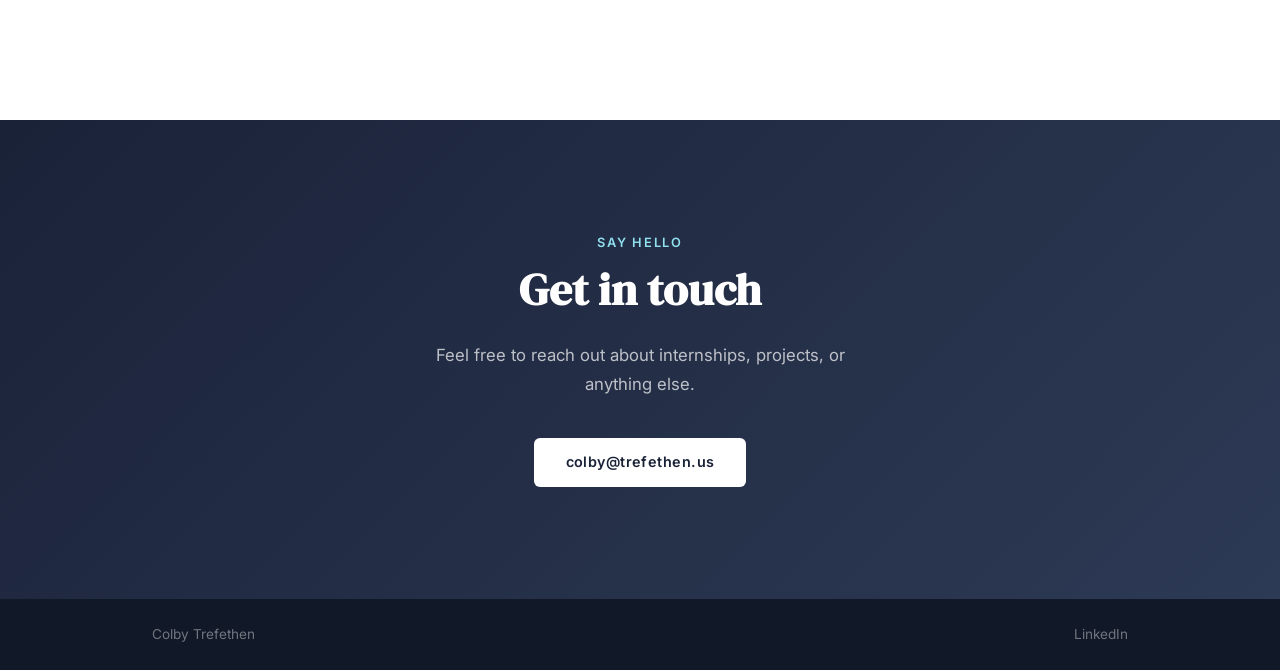
==== commit c5bfa996: "Add iCLIP research sections" ====
--- a/index.html
+++ b/index.html
@@ -16,7 +16,9 @@
       <a class="nav-logo" href="#hero">CT</a>
       <ul class="nav-links">
         <li><a href="#about">About</a></li>
-        <li><a href="#interests">Interests</a></li>
+        <li><a href="#research">Research</a></li>
+        <li><a href="#synthesis">Synthesis</a></li>
+        <li><a href="#popular-science">Popular Science</a></li>
         <li><a href="#resume">Resume</a></li>
         <li><a href="#contact">Contact</a></li>
       </ul>
@@ -24,19 +26,61 @@
   </nav>
 
   <!-- HERO -->
-  <!-- Replace images/hero-bg.jpg with a photo from your shop or a project -->
   <section id="hero">
     <div class="hero-overlay"></div>
     <div class="hero-content">
       <p class="hero-eyebrow">Hi, I'm</p>
       <h1 class="hero-name">Colby Trefethen</h1>
       <p class="hero-tagline">Mechanical Engineering Student · Machinist · Builder</p>
+      <p class="hero-research-tag">Researching iCLIP — the future of continuous 3D printing</p>
       <div class="hero-cta">
-        <a class="btn btn-primary" href="#about">About me</a>
-        <a class="btn btn-ghost" href="#contact">Get in touch</a>
+        <a class="btn btn-primary" href="#research">Explore My Research</a>
+        <a class="btn btn-ghost" href="#about">About me</a>
       </div>
     </div>
     <div class="hero-scroll-hint">↓</div>
+  </section>
+
+  <!-- RESEARCH (Homepage research content) -->
+  <section id="research">
+    <div class="container">
+      <p class="section-label">Research Focus</p>
+      <h2 class="section-heading">What is iCLIP?</h2>
+      <p class="research-intro">
+        Injection Continuous Liquid Interface Production — iCLIP — is a breakthrough 3D printing process
+        that eliminates the layer-by-layer limitations of traditional additive manufacturing. By combining
+        continuous photopolymerization with injected resin delivery, iCLIP grows objects from liquid in
+        one uninterrupted motion, achieving speeds and surface qualities far beyond conventional methods.
+      </p>
+      <p class="research-intro">
+        This site presents original research exploring how iCLIP works, what the literature says about
+        its capabilities, and why it may represent one of the most significant leaps forward in
+        manufacturing since the invention of 3D printing itself. You will find a full academic synthesis
+        and a popular science article written for a general audience — both designed to make this
+        research accessible to anyone curious about the future of making things.
+      </p>
+
+      <div class="research-cards">
+        <div class="research-card">
+          <div class="research-card-num">01</div>
+          <h3>Continuous Growth</h3>
+          <p>Unlike FDM or SLA, iCLIP never stops to cure a layer. Parts are pulled upward from a
+          resin pool continuously, producing smooth geometry and far faster build times.</p>
+        </div>
+        <div class="research-card">
+          <div class="research-card-num">02</div>
+          <h3>Speed &amp; Resolution</h3>
+          <p>Studies show iCLIP can produce parts orders of magnitude faster than standard SLA while
+          maintaining fine geometric detail and strong mechanical properties.</p>
+        </div>
+        <div class="research-card">
+          <div class="research-card-num">03</div>
+          <h3>Real-World Impact</h3>
+          <p>From biomedical implants to aerospace hardware, iCLIP's precision and throughput are
+          opening doors that layer-based printing simply cannot reach.</p>
+        </div>
+      </div>
+    </div>
   </section>
 
   <!-- ABOUT -->
@@ -62,6 +106,11 @@
 
           <p class="about-body">
             Ultimately, I would like to work in mechatronics, designing systems that integrate both mechanical and electronic hardware. Having my own startup developing products is my end-goal. For now, I would like to build as many interesting parts at the machine shop, to build my knowledge of manufacturing capabilities.
+          </p>
+
+          <!-- PLACEHOLDER: Add a paragraph here about why you chose iCLIP as your research topic -->
+          <p class="about-body about-placeholder">
+            <em>[ Add a paragraph here about why you chose iCLIP as your research topic — your personal connection to 3D printing makes this a natural fit. ]</em>
           </p>
 
           <div class="about-links">
@@ -100,6 +149,48 @@
         </div>
 
       </div>
+    </div>
+  </section>
+
+  <!-- SYNTHESIS -->
+  <section id="synthesis">
+    <div class="container">
+      <p class="section-label">Academic Writing</p>
+      <h2 class="section-heading">Synthesis Essay</h2>
+      <p class="writing-subtitle">iCLIP and the Evolution of Additive Manufacturing</p>
+
+      <!-- PLACEHOLDER: Paste your revised synthesis essay here, replacing this block -->
+      <div class="writing-placeholder">
+        <div class="writing-placeholder-icon">📄</div>
+        <p class="writing-placeholder-title">Synthesis Essay — Coming Soon</p>
+        <p class="writing-placeholder-body">
+          Your revised synthesis will go here. This essay integrates multiple academic sources
+          to make an original argument about iCLIP technology, its significance, and the current
+          state of research. Paste your revised text in place of this block when ready.
+        </p>
+      </div>
+
+    </div>
+  </section>
+
+  <!-- POPULAR SCIENCE ARTICLE -->
+  <section id="popular-science">
+    <div class="container">
+      <p class="section-label">Science Communication</p>
+      <h2 class="section-heading">Popular Science Article</h2>
+      <p class="writing-subtitle">3D Printing Without Layers: The iCLIP Revolution</p>
+
+      <!-- PLACEHOLDER: Paste your revised popular science article here, replacing this block -->
+      <div class="writing-placeholder">
+        <div class="writing-placeholder-icon">📰</div>
+        <p class="writing-placeholder-title">Popular Science Article — Coming Soon</p>
+        <p class="writing-placeholder-body">
+          Your revised popular science article will go here. Written for a general audience,
+          this piece will make iCLIP technology accessible and engaging to readers without a
+          technical background. Paste your revised text in place of this block when ready.
+        </p>
+      </div>
+
     </div>
   </section>
 
--- a/style.css
+++ b/style.css
@@ -69,12 +69,12 @@
 .nav-links {
   list-style: none;
   display: flex;
-  gap: 2rem;
+  gap: 1.5rem;
 }
 
 .nav-links a {
   color: rgba(255,255,255,0.8);
-  font-size: 0.9rem;
+  font-size: 0.85rem;
   font-weight: 500;
   letter-spacing: 0.04em;
   text-transform: uppercase;
@@ -91,7 +91,6 @@
   background-image: url('images/hero-bg.jpg');
   background-size: cover;
   background-position: center;
-  /* Fallback if no image uploaded yet */
   background-color: var(--navy);
   display: flex;
   align-items: center;
@@ -136,7 +135,15 @@
 .hero-tagline {
   font-size: 1.1rem;
   color: rgba(255,255,255,0.75);
-  margin-bottom: 2.5rem;
+  margin-bottom: 0.75rem;
+}
+
+.hero-research-tag {
+  font-size: 0.9rem;
+  color: var(--teal-light);
+  letter-spacing: 0.06em;
+  margin-bottom: 2rem;
+  opacity: 0.85;
 }
 
 .hero-cta {
@@ -176,29 +183,11 @@
 
 .btn:hover { transform: translateY(-2px); box-shadow: 0 6px 20px rgba(0,0,0,0.2); }
 
-.btn-primary {
-  background: var(--teal);
-  color: var(--navy);
-}
-
-.btn-ghost {
-  border: 1.5px solid rgba(255,255,255,0.4);
-  color: var(--white);
-}
-
+.btn-primary { background: var(--teal); color: var(--navy); }
+.btn-ghost { border: 1.5px solid rgba(255,255,255,0.4); color: var(--white); }
 .btn-ghost:hover { border-color: var(--white); }
-
-.btn-white {
-  background: var(--white);
-  color: var(--navy);
-  font-weight: 600;
-}
-
-.btn-outline {
-  border: 1.5px solid var(--teal);
-  color: var(--teal);
-  background: transparent;
-}
+.btn-white { background: var(--white); color: var(--navy); font-weight: 600; }
+.btn-outline { border: 1.5px solid var(--teal); color: var(--teal); background: transparent; }
 
 /* =============================================
    SECTION LABELS & HEADINGS
@@ -225,11 +214,63 @@
 .section-heading.light { color: var(--white); }
 
 /* =============================================
+   RESEARCH SECTION
+   ============================================= */
+#research {
+  padding: 7rem 0;
+  background: var(--off-white);
+}
+
+.research-intro {
+  color: #3d4a6b;
+  font-size: 1.05rem;
+  line-height: 1.8;
+  max-width: 780px;
+  margin-bottom: 1.5rem;
+}
+
+.research-cards {
+  display: grid;
+  grid-template-columns: repeat(3, 1fr);
+  gap: 2rem;
+  margin-top: 3.5rem;
+}
+
+.research-card {
+  background: var(--white);
+  border: 1px solid var(--border);
+  border-top: 3px solid var(--teal);
+  border-radius: 8px;
+  padding: 2rem;
+}
+
+.research-card-num {
+  font-size: 0.75rem;
+  font-weight: 700;
+  letter-spacing: 0.14em;
+  color: var(--teal);
+  margin-bottom: 0.75rem;
+}
+
+.research-card h3 {
+  font-size: 1.05rem;
+  font-weight: 600;
+  color: var(--navy);
+  margin-bottom: 0.75rem;
+}
+
+.research-card p {
+  font-size: 0.95rem;
+  color: var(--muted);
+  line-height: 1.6;
+}
+
+/* =============================================
    ABOUT
    ============================================= */
 #about {
   padding: 7rem 0;
-  background: var(--off-white);
+  background: var(--white);
 }
 
 .about-grid {
@@ -260,6 +301,13 @@
   font-size: 1.05rem;
 }
 
+.about-placeholder {
+  color: #8a9ab8 !important;
+  border-left: 3px solid var(--border);
+  padding-left: 1rem;
+  font-style: italic;
+}
+
 .about-links {
   display: flex;
   gap: 1.5rem;
@@ -300,10 +348,7 @@
   padding: 2rem;
 }
 
-.interest-icon {
-  font-size: 2rem;
-  margin-bottom: 1rem;
-}
+.interest-icon { font-size: 2rem; margin-bottom: 1rem; }
 
 .interest-title {
   font-size: 1.1rem;
@@ -319,6 +364,61 @@
 }
 
 /* =============================================
+   SYNTHESIS & POPULAR SCIENCE
+   ============================================= */
+#synthesis {
+  padding: 7rem 0;
+  background: var(--off-white);
+}
+
+#popular-science {
+  padding: 7rem 0;
+  background: var(--white);
+}
+
+.writing-subtitle {
+  font-family: 'DM Serif Display', serif;
+  font-size: 1.4rem;
+  color: var(--slate);
+  margin-top: -0.75rem;
+  margin-bottom: 3rem;
+  font-style: italic;
+}
+
+.writing-placeholder {
+  border: 2px dashed var(--border);
+  border-radius: 10px;
+  padding: 4rem 3rem;
+  text-align: center;
+  background: var(--white);
+}
+
+#synthesis .writing-placeholder {
+  background: var(--off-white);
+}
+
+.writing-placeholder-icon {
+  font-size: 2.5rem;
+  margin-bottom: 1rem;
+  opacity: 0.5;
+}
+
+.writing-placeholder-title {
+  font-size: 1.1rem;
+  font-weight: 600;
+  color: var(--slate);
+  margin-bottom: 0.75rem;
+}
+
+.writing-placeholder-body {
+  font-size: 0.95rem;
+  color: var(--muted);
+  max-width: 520px;
+  margin: 0 auto;
+  line-height: 1.7;
+}
+
+/* =============================================
    RESUME
    ============================================= */
 #resume {
@@ -335,9 +435,7 @@
   gap: 1rem;
 }
 
-.resume-section {
-  margin-bottom: 3rem;
-}
+.resume-section { margin-bottom: 3rem; }
 
 .resume-section-title {
   font-size: 0.75rem;
@@ -357,17 +455,8 @@
   margin-bottom: 1.75rem;
 }
 
-.resume-item-title {
-  font-size: 1rem;
-  font-weight: 600;
-  color: var(--navy);
-}
-
-.resume-item-org {
-  font-size: 0.95rem;
-  color: var(--teal);
-  font-weight: 500;
-}
+.resume-item-title { font-size: 1rem; font-weight: 600; color: var(--navy); }
+.resume-item-org { font-size: 0.95rem; color: var(--teal); font-weight: 500; }
 
 .resume-item-date {
   font-size: 0.85rem;
@@ -386,11 +475,7 @@
   grid-column: 1;
 }
 
-.skills-grid {
-  display: flex;
-  flex-wrap: wrap;
-  gap: 0.5rem;
-}
+.skills-grid { display: flex; flex-wrap: wrap; gap: 0.5rem; }
 
 .skill-tag {
   background: var(--off-white);
@@ -434,10 +519,7 @@
   font-size: 0.85rem;
 }
 
-.footer-links {
-  display: flex;
-  gap: 1.5rem;
-}
+.footer-links { display: flex; gap: 1.5rem; }
 
 .footer-links a {
   color: rgba(255,255,255,0.4);
@@ -450,31 +532,13 @@
    RESPONSIVE
    ============================================= */
 @media (max-width: 700px) {
-  .about-grid {
-    grid-template-columns: 1fr;
-    gap: 2rem;
-  }
-  .about-photo-col {
-    width: 100%;
-  }
-  .about-photo {
-    width: 100%;
-    height: 260px;
-  }
-  .interests-grid {
-    grid-template-columns: 1fr;
-  }
-  .resume-item {
-    grid-template-columns: 1fr;
-  }
-  .resume-item-date {
-    grid-row: auto;
-    grid-column: 1;
-    text-align: left;
-    color: var(--muted);
-  }
-  .resume-header {
-    flex-direction: column;
-    align-items: flex-start;
-  }
-}
+  .about-grid { grid-template-columns: 1fr; gap: 2rem; }
+  .about-photo-col { width: 100%; }
+  .about-photo { width: 100%; height: 260px; }
+  .interests-grid { grid-template-columns: 1fr; }
+  .research-cards { grid-template-columns: 1fr; }
+  .resume-item { grid-template-columns: 1fr; }
+  .resume-item-date { grid-row: auto; grid-column: 1; text-align: left; }
+  .resume-header { flex-direction: column; align-items: flex-start; }
+  .writing-placeholder { padding: 2.5rem 1.5rem; }
+}
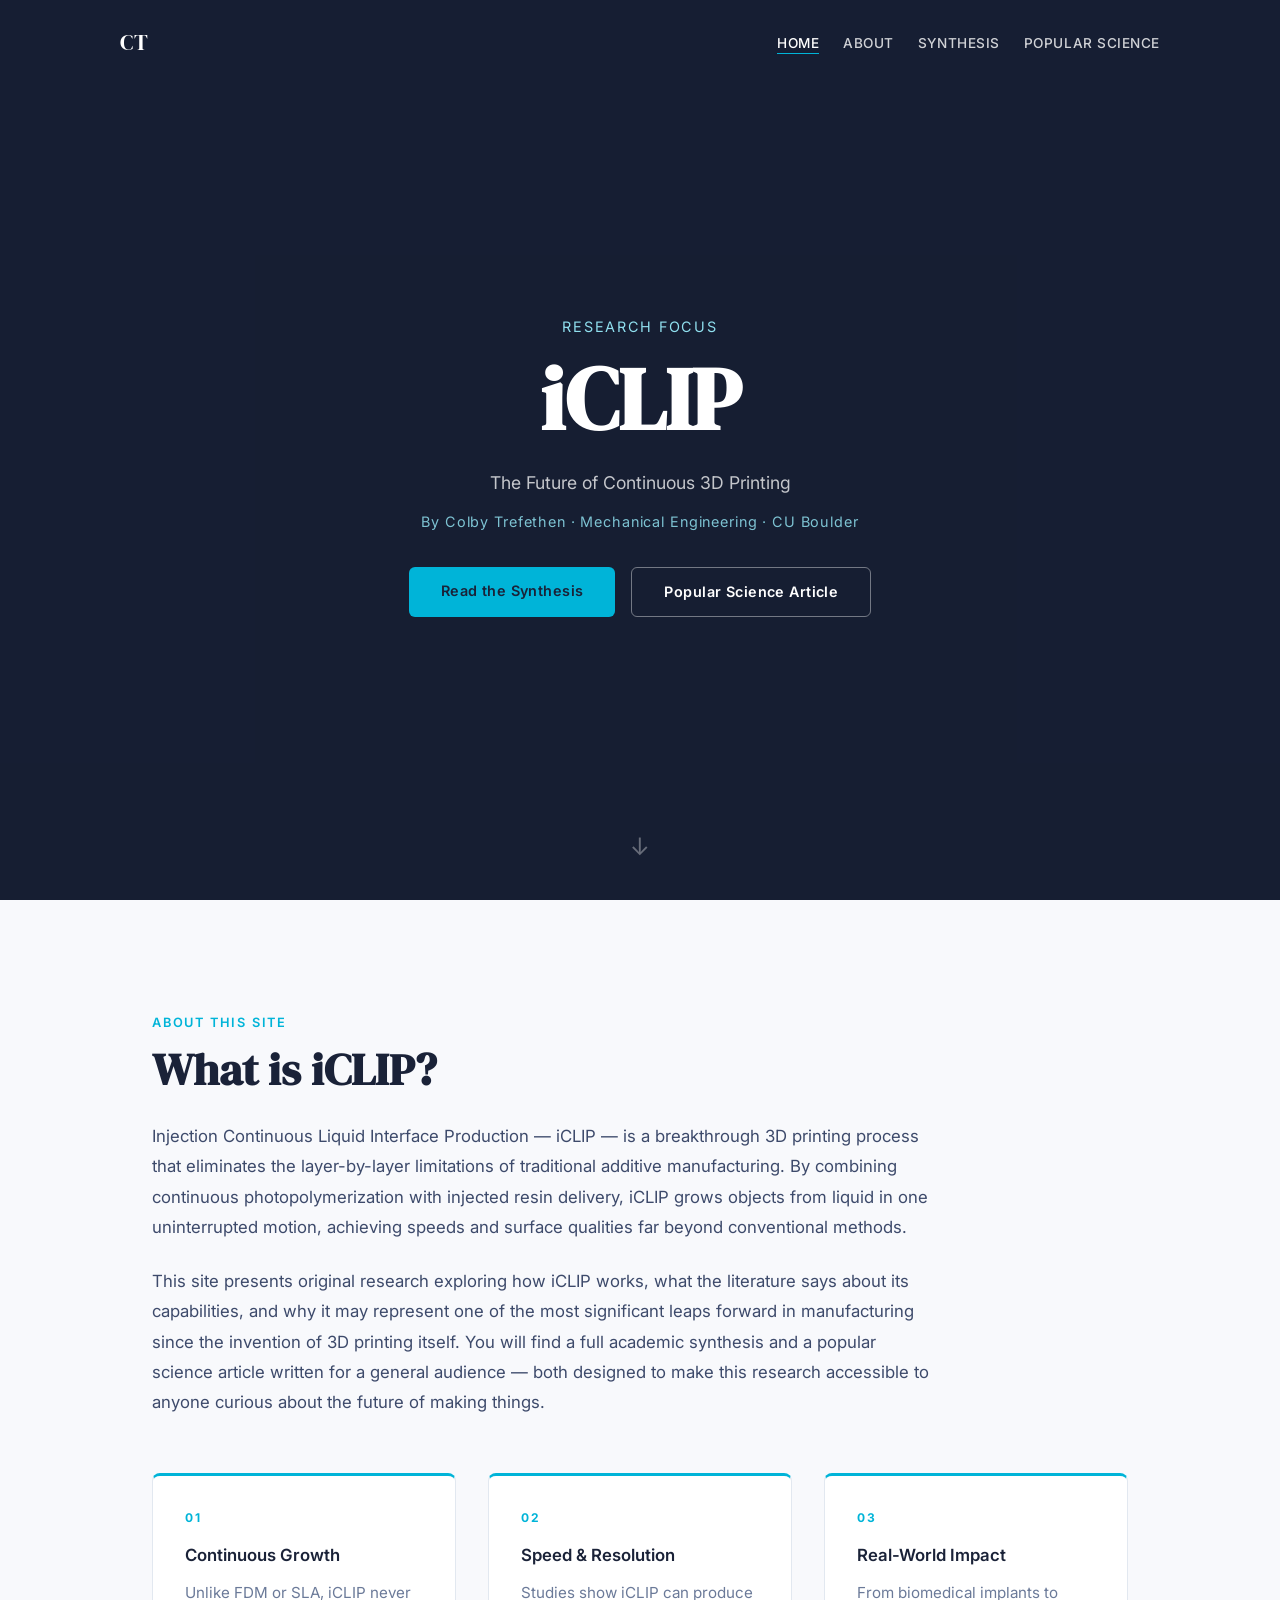
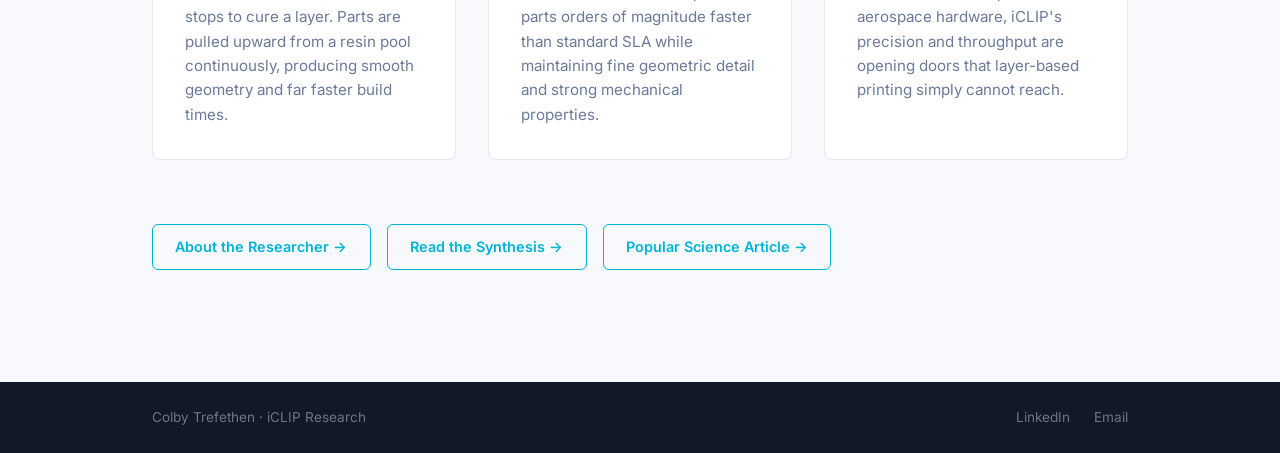
==== commit f6436594: "Split into 4 pages: Home, About, Synthesis, Popular Science" ====
--- a/index.html
+++ b/index.html
@@ -3,48 +3,43 @@
 <head>
   <meta charset="UTF-8" />
   <meta name="viewport" content="width=device-width, initial-scale=1.0" />
-  <title>Colby Trefethen</title>
+  <title>Colby Trefethen — iCLIP Research</title>
   <link rel="preconnect" href="https://fonts.googleapis.com" />
   <link href="https://fonts.googleapis.com/css2?family=Inter:wght@300;400;500;600&family=DM+Serif+Display&display=swap" rel="stylesheet" />
   <link rel="stylesheet" href="style.css" />
 </head>
 <body>
 
-  <!-- NAV -->
-  <nav id="nav">
+  <nav id="nav" class="scrolled">
     <div class="nav-inner">
-      <a class="nav-logo" href="#hero">CT</a>
+      <a class="nav-logo" href="index.html">CT</a>
       <ul class="nav-links">
-        <li><a href="#about">About</a></li>
-        <li><a href="#research">Research</a></li>
-        <li><a href="#synthesis">Synthesis</a></li>
-        <li><a href="#popular-science">Popular Science</a></li>
-        <li><a href="#resume">Resume</a></li>
-        <li><a href="#contact">Contact</a></li>
+        <li><a href="index.html" class="active">Home</a></li>
+        <li><a href="about.html">About</a></li>
+        <li><a href="synthesis.html">Synthesis</a></li>
+        <li><a href="popular-science.html">Popular Science</a></li>
       </ul>
     </div>
   </nav>
 
-  <!-- HERO -->
   <section id="hero">
     <div class="hero-overlay"></div>
     <div class="hero-content">
-      <p class="hero-eyebrow">Hi, I'm</p>
-      <h1 class="hero-name">Colby Trefethen</h1>
-      <p class="hero-tagline">Mechanical Engineering Student · Machinist · Builder</p>
-      <p class="hero-research-tag">Researching iCLIP — the future of continuous 3D printing</p>
+      <p class="hero-eyebrow">Research Focus</p>
+      <h1 class="hero-name">iCLIP</h1>
+      <p class="hero-tagline">The Future of Continuous 3D Printing</p>
+      <p class="hero-research-tag">By Colby Trefethen · Mechanical Engineering · CU Boulder</p>
       <div class="hero-cta">
-        <a class="btn btn-primary" href="#research">Explore My Research</a>
-        <a class="btn btn-ghost" href="#about">About me</a>
+        <a class="btn btn-primary" href="synthesis.html">Read the Synthesis</a>
+        <a class="btn btn-ghost" href="popular-science.html">Popular Science Article</a>
       </div>
     </div>
     <div class="hero-scroll-hint">↓</div>
   </section>
 
-  <!-- RESEARCH (Homepage research content) -->
   <section id="research">
     <div class="container">
-      <p class="section-label">Research Focus</p>
+      <p class="section-label">About This Site</p>
       <h2 class="section-heading">What is iCLIP?</h2>
       <p class="research-intro">
         Injection Continuous Liquid Interface Production — iCLIP — is a breakthrough 3D printing process
@@ -80,227 +75,21 @@
           opening doors that layer-based printing simply cannot reach.</p>
         </div>
       </div>
-    </div>
-  </section>
 
-  <!-- ABOUT -->
-  <section id="about">
-    <div class="container">
-      <div class="about-grid">
-
-        <div class="about-photo-col">
-          <img src="images/colby.jpg" alt="Colby Trefethen" class="about-photo" />
-        </div>
-
-        <div class="about-text-col">
-          <p class="section-label">About me</p>
-          <h2 class="section-heading">Who I am</h2>
-
-          <p class="about-body">
-            I am a third year Mechanical Engineering Student at the University of Colorado Boulder. I have a particular interest in learning the manufacturing side of engineering, bringing complex designs into the real world. I enjoy taking leadership roles in various projects here at CU, and I use my technical know-how to coordinate the process of design to fabrication.
-          </p>
-
-          <p class="about-body">
-            In 2016, I saw my first 3D printer, and was hooked. I saved up enough so later that year, I bought my very own. From there, I learned how to 3D model basic components to make myself, introducing me into the world of mechanical engineering.
-          </p>
-
-          <p class="about-body">
-            Ultimately, I would like to work in mechatronics, designing systems that integrate both mechanical and electronic hardware. Having my own startup developing products is my end-goal. For now, I would like to build as many interesting parts at the machine shop, to build my knowledge of manufacturing capabilities.
-          </p>
-
-          <!-- PLACEHOLDER: Add a paragraph here about why you chose iCLIP as your research topic -->
-          <p class="about-body about-placeholder">
-            <em>[ Add a paragraph here about why you chose iCLIP as your research topic — your personal connection to 3D printing makes this a natural fit. ]</em>
-          </p>
-
-          <div class="about-links">
-            <a href="https://www.linkedin.com/in/colbytrefethen/" class="text-link" target="_blank" rel="noopener">LinkedIn</a>
-            <a href="mailto:colby@trefethen.us" class="text-link">Email</a>
-          </div>
-        </div>
-
+      <div class="page-nav-links">
+        <a href="about.html" class="page-nav-btn">About the Researcher →</a>
+        <a href="synthesis.html" class="page-nav-btn">Read the Synthesis →</a>
+        <a href="popular-science.html" class="page-nav-btn">Popular Science Article →</a>
       </div>
     </div>
   </section>
 
-  <!-- INTERESTS -->
-  <section id="interests">
-    <div class="container">
-      <p class="section-label">Outside the shop</p>
-      <h2 class="section-heading">Interests</h2>
-      <div class="interests-grid">
-
-        <div class="interest-card">
-          <div class="interest-icon">⌚</div>
-          <h3 class="interest-title">Watchmaking</h3>
-          <p class="interest-desc">Currently designing and constructing a watch body, dial, crown, and band from scratch. Requires tolerances under a thousandth of an inch.</p>
-        </div>
-
-        <div class="interest-card">
-          <div class="interest-icon">⚙️</div>
-          <h3 class="interest-title">Desktop CNC</h3>
-          <p class="interest-desc">Designing a compact CNC machine for home use, with the goal of milling circuit boards for various projects.</p>
-        </div>
-
-        <div class="interest-card">
-          <div class="interest-icon">⛳</div>
-          <h3 class="interest-title">Golfing</h3>
-          <p class="interest-desc">Designed and milled a fully custom putter head from brass, simulating weight distribution for a custom feel.</p>
-        </div>
-
-      </div>
-    </div>
-  </section>
-
-  <!-- SYNTHESIS -->
-  <section id="synthesis">
-    <div class="container">
-      <p class="section-label">Academic Writing</p>
-      <h2 class="section-heading">Synthesis Essay</h2>
-      <p class="writing-subtitle">iCLIP and the Evolution of Additive Manufacturing</p>
-
-      <!-- PLACEHOLDER: Paste your revised synthesis essay here, replacing this block -->
-      <div class="writing-placeholder">
-        <div class="writing-placeholder-icon">📄</div>
-        <p class="writing-placeholder-title">Synthesis Essay — Coming Soon</p>
-        <p class="writing-placeholder-body">
-          Your revised synthesis will go here. This essay integrates multiple academic sources
-          to make an original argument about iCLIP technology, its significance, and the current
-          state of research. Paste your revised text in place of this block when ready.
-        </p>
-      </div>
-
-    </div>
-  </section>
-
-  <!-- POPULAR SCIENCE ARTICLE -->
-  <section id="popular-science">
-    <div class="container">
-      <p class="section-label">Science Communication</p>
-      <h2 class="section-heading">Popular Science Article</h2>
-      <p class="writing-subtitle">3D Printing Without Layers: The iCLIP Revolution</p>
-
-      <!-- PLACEHOLDER: Paste your revised popular science article here, replacing this block -->
-      <div class="writing-placeholder">
-        <div class="writing-placeholder-icon">📰</div>
-        <p class="writing-placeholder-title">Popular Science Article — Coming Soon</p>
-        <p class="writing-placeholder-body">
-          Your revised popular science article will go here. Written for a general audience,
-          this piece will make iCLIP technology accessible and engaging to readers without a
-          technical background. Paste your revised text in place of this block when ready.
-        </p>
-      </div>
-
-    </div>
-  </section>
-
-  <!-- RESUME -->
-  <section id="resume">
-    <div class="container">
-      <div class="resume-header">
-        <div>
-          <p class="section-label">Background</p>
-          <h2 class="section-heading">Resume</h2>
-        </div>
-      </div>
-
-      <!-- ENGINEERING EXPERIENCE -->
-      <div class="resume-section">
-        <p class="resume-section-title">Engineering Experience</p>
-
-        <div class="resume-item">
-          <div class="resume-item-title">Machinist</div>
-          <div class="resume-item-date">Aug 2023 – Present</div>
-          <div class="resume-item-org">CU Aerospace Machine Shop, Boulder, CO</div>
-          <div class="resume-item-desc">
-            Collaborated with multiple senior project teams, professors, and research groups to fabricate parts such as rocket nose cones for space to tolerance. Worked with students looking to get trained on large manufacturing machinery.
-          </div>
-        </div>
-
-        <div class="resume-item">
-          <div class="resume-item-title">Machinist</div>
-          <div class="resume-item-date">Jun – Aug 2024</div>
-          <div class="resume-item-org">Tony's Machine Shop, Scotts Valley, CA</div>
-          <div class="resume-item-desc">
-            Worked with a three person team to produce single part iterations for various companies. Assisted companies with designs and guided them through to full-scale fabrication. Regularly spoke with high-level mechanical engineers to iterate designs and drive down cost of manufacturing. Produced thousands of parts in dozens of material types, including plastics, steels, and more exotic metals.
-          </div>
-        </div>
-      </div>
-
-      <!-- LEADERSHIP -->
-      <div class="resume-section">
-        <p class="resume-section-title">Leadership</p>
-
-        <div class="resume-item">
-          <div class="resume-item-title">Manufacturing / Design Lead, Plastic Bottle Recycler</div>
-          <div class="resume-item-date">Aug – Dec 2023</div>
-          <div class="resume-item-org">University of Colorado Boulder</div>
-          <div class="resume-item-desc">
-            Collaborated with a team of 5 to design and manufacture a machine which turned PET bottles into usable 3D printing filament. Ensured team was on schedule with deadlines.
-          </div>
-        </div>
-
-        <div class="resume-item">
-          <div class="resume-item-title">Member</div>
-          <div class="resume-item-date">Aug 2023 – Aug 2024</div>
-          <div class="resume-item-org">Student Robotics Club, CU Boulder</div>
-          <div class="resume-item-desc">
-            Designed barrel switcher for main gimbal of the robot.
-          </div>
-        </div>
-      </div>
-
-      <!-- EDUCATION -->
-      <div class="resume-section">
-        <p class="resume-section-title">Education</p>
-
-        <div class="resume-item">
-          <div class="resume-item-title">B.S. Mechanical Engineering</div>
-          <div class="resume-item-date">Graduating May 2027</div>
-          <div class="resume-item-org">University of Colorado Boulder</div>
-          <div class="resume-item-desc">
-            Relevant coursework: Computer Science, Engineering Projects, CAD, Material Science, Statics and Structures, Thermodynamics, Fluid Mechanics. Certification: CSWA. Award: Innovative Design Award, Freshman Project (May 2024).
-          </div>
-        </div>
-      </div>
-
-      <!-- SKILLS -->
-      <div class="resume-section">
-        <p class="resume-section-title">Skills</p>
-        <div class="skills-grid">
-          <span class="skill-tag">1000+ hours on manual and CNC mills</span>
-          <span class="skill-tag">4-axis lathes</span>
-          <span class="skill-tag">3-axis and 5-axis CNC</span>
-          <span class="skill-tag">3D printing (SLA, FDM, SLS)</span>
-          <span class="skill-tag">Fusion 360</span>
-          <span class="skill-tag">Onshape</span>
-          <span class="skill-tag">SolidWorks</span>
-          <span class="skill-tag">300+ hours CAD</span>
-          <span class="skill-tag">CSWA Certified</span>
-        </div>
-      </div>
-
-    </div>
-  </section>
-
-  <!-- CONTACT -->
-  <section id="contact">
-    <div class="container contact-inner">
-      <p class="section-label light">Say hello</p>
-      <h2 class="section-heading light">Get in touch</h2>
-      <p class="contact-body">
-        Feel free to reach out about internships, projects, or anything else.
-      </p>
-      <a class="btn btn-white" href="mailto:colby@trefethen.us">colby@trefethen.us</a>
-    </div>
-  </section>
-
-  <!-- FOOTER -->
   <footer>
     <div class="container footer-inner">
-      <span>Colby Trefethen</span>
+      <span>Colby Trefethen · iCLIP Research</span>
       <div class="footer-links">
         <a href="https://www.linkedin.com/in/colbytrefethen/" target="_blank" rel="noopener">LinkedIn</a>
+        <a href="mailto:colby@trefethen.us">Email</a>
       </div>
     </div>
   </footer>
@@ -310,16 +99,6 @@
     window.addEventListener('scroll', () => {
       nav.classList.toggle('scrolled', window.scrollY > 60);
     });
-    document.querySelectorAll('a[href^="#"]').forEach(anchor => {
-      anchor.addEventListener('click', function(e) {
-        const target = document.querySelector(this.getAttribute('href'));
-        if (target) {
-          e.preventDefault();
-          target.scrollIntoView({ behavior: 'smooth' });
-        }
-      });
-    });
   </script>
-
 </body>
 </html>
--- a/style.css
+++ b/style.css
@@ -542,3 +542,90 @@
   .resume-header { flex-direction: column; align-items: flex-start; }
   .writing-placeholder { padding: 2.5rem 1.5rem; }
 }
+
+/* =============================================
+   MULTI-PAGE: PAGE HERO HEADERS
+   ============================================= */
+.page-hero {
+  background: linear-gradient(135deg, var(--navy) 0%, var(--slate) 100%);
+  padding: 8rem 2rem 5rem;
+  text-align: center;
+}
+
+.page-hero-title {
+  font-family: 'DM Serif Display', serif;
+  font-size: clamp(2.5rem, 5vw, 4rem);
+  color: var(--white);
+  line-height: 1.15;
+  margin: 0.5rem 0 1rem;
+}
+
+.page-hero-sub {
+  font-size: 1.1rem;
+  color: rgba(255,255,255,0.65);
+  font-style: italic;
+  max-width: 600px;
+  margin: 0 auto;
+}
+
+/* =============================================
+   MULTI-PAGE: WRITING CONTAINER
+   ============================================= */
+.writing-container {
+  max-width: 760px;
+  padding-top: 5rem;
+  padding-bottom: 5rem;
+}
+
+/* =============================================
+   MULTI-PAGE: PAGE NAV LINKS
+   ============================================= */
+.page-nav-links {
+  display: flex;
+  gap: 1rem;
+  flex-wrap: wrap;
+  margin-top: 4rem;
+}
+
+.page-footer-nav {
+  display: flex;
+  justify-content: space-between;
+  max-width: 760px;
+  margin: 0 auto;
+  padding: 2rem 2rem 4rem;
+  flex-wrap: wrap;
+  gap: 1rem;
+}
+
+.page-nav-btn {
+  display: inline-block;
+  border: 1.5px solid var(--teal);
+  color: var(--teal);
+  padding: 0.6rem 1.4rem;
+  border-radius: 6px;
+  font-size: 0.9rem;
+  font-weight: 600;
+  transition: background 0.2s, color 0.2s;
+}
+
+.page-nav-btn:hover {
+  background: var(--teal);
+  color: var(--navy);
+}
+
+/* =============================================
+   NAV: ACTIVE STATE
+   ============================================= */
+.nav-links a.active {
+  color: var(--white);
+  border-bottom: 1.5px solid var(--teal);
+  padding-bottom: 2px;
+}
+
+/* =============================================
+   ABOUT PAGE: RESUME SECTION SPACING
+   ============================================= */
+#resume {
+  padding: 5rem 0 7rem;
+  background: var(--off-white);
+}
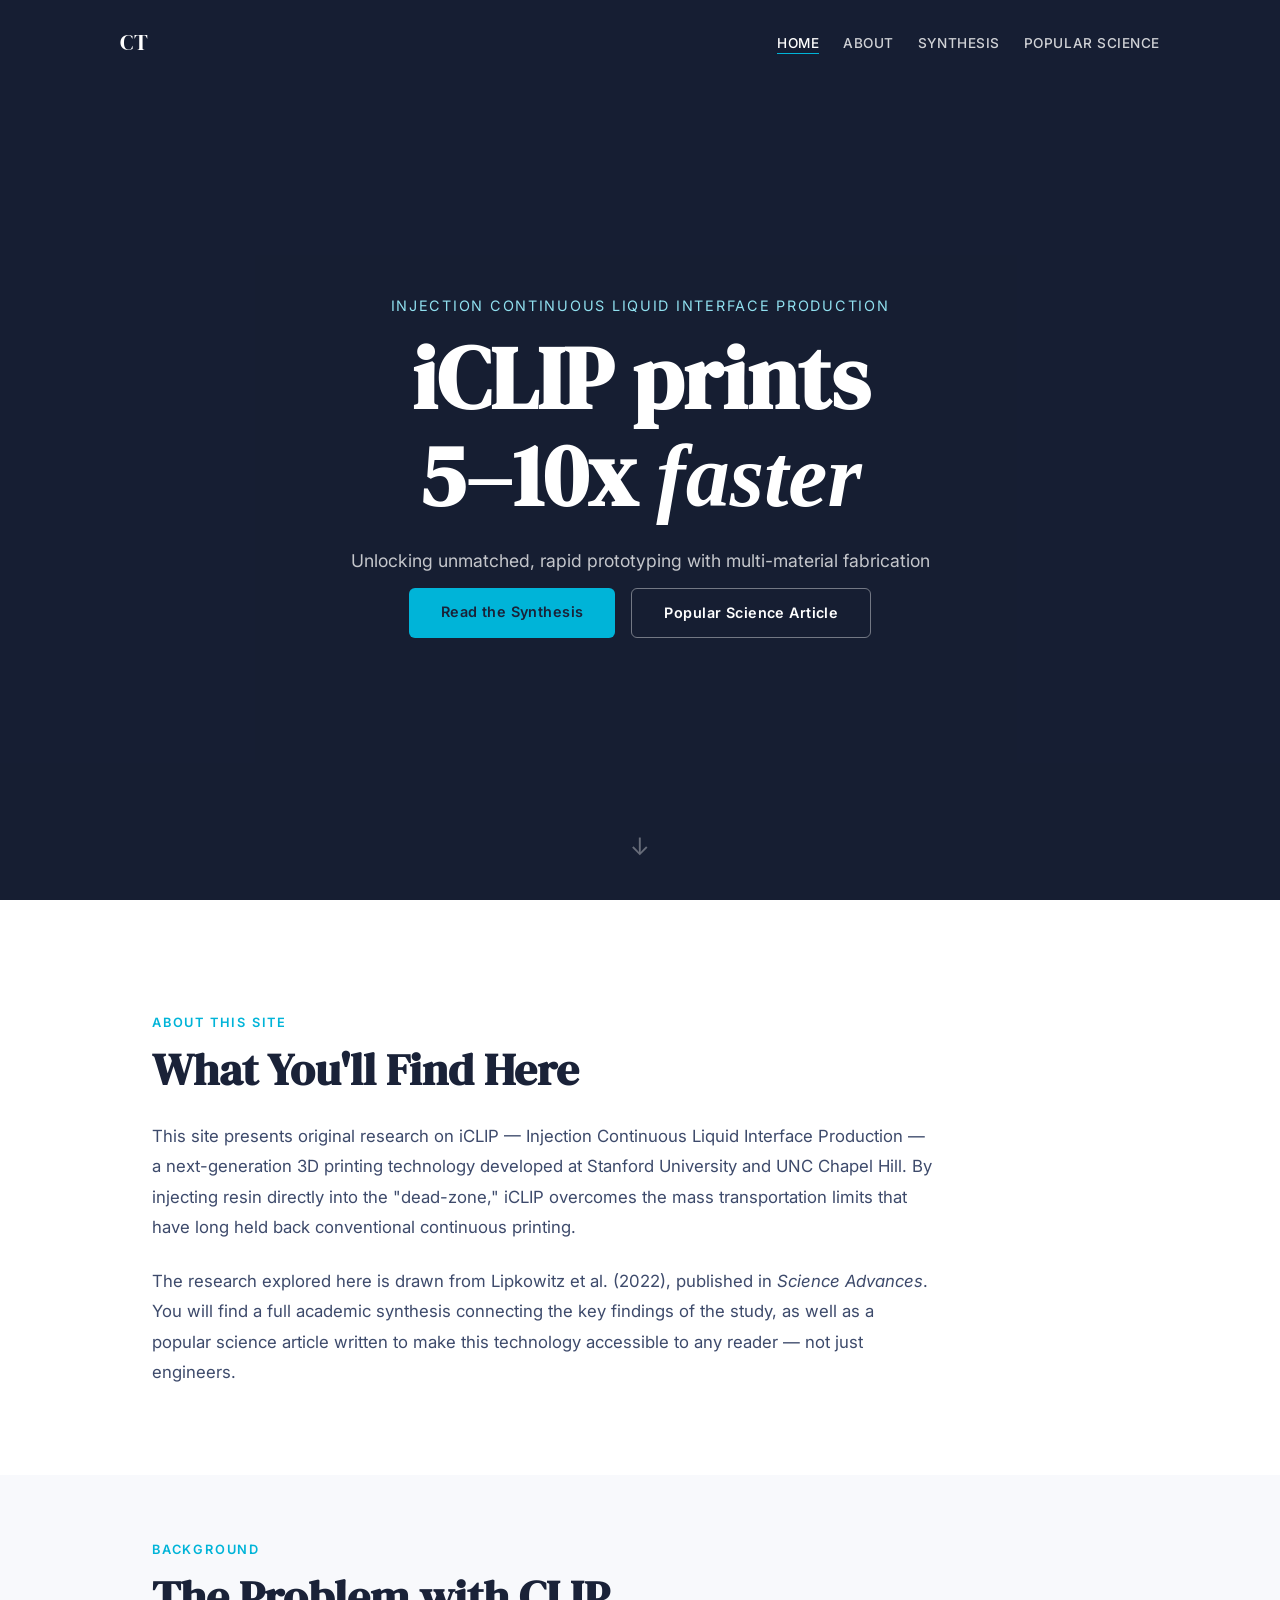
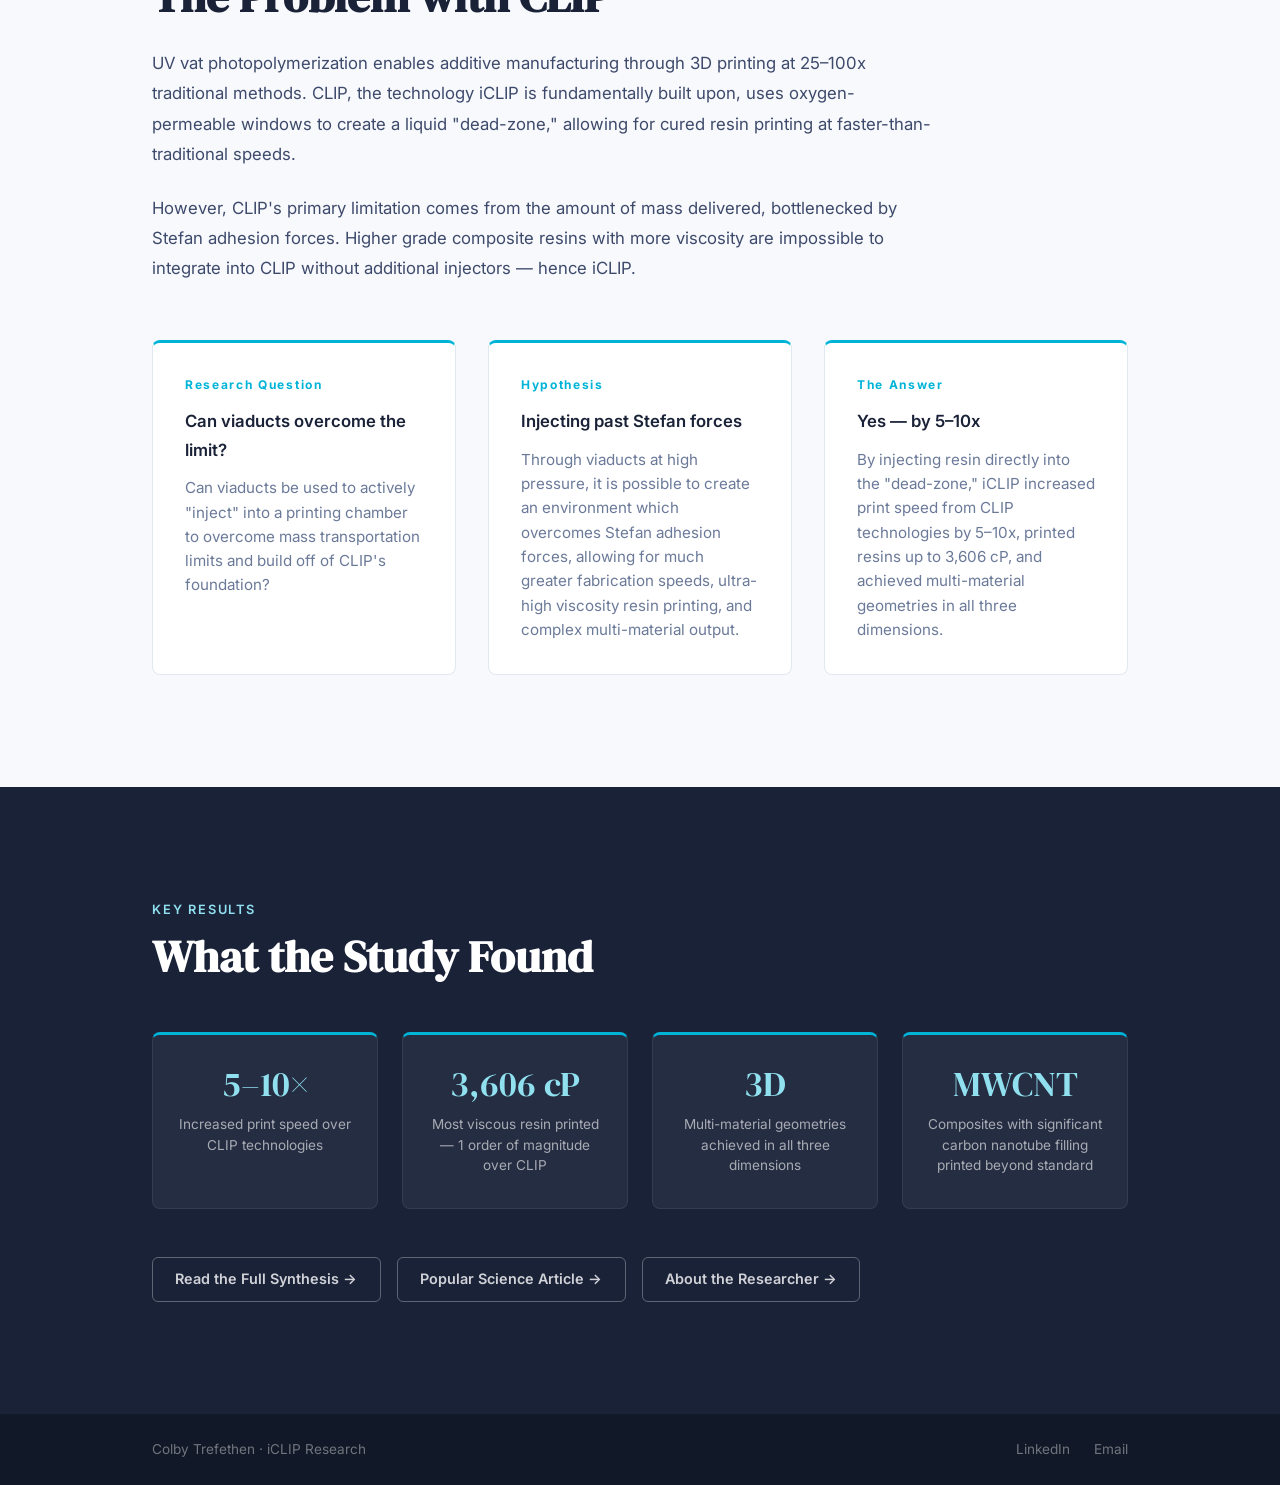
==== commit efb0cfe7: "Split into 4 pages: Home, About, Synthesis, Popular Science" ====
--- a/index.html
+++ b/index.html
@@ -22,13 +22,13 @@
     </div>
   </nav>
 
+  <!-- HERO: Hook -->
   <section id="hero">
     <div class="hero-overlay"></div>
     <div class="hero-content">
-      <p class="hero-eyebrow">Research Focus</p>
-      <h1 class="hero-name">iCLIP</h1>
-      <p class="hero-tagline">The Future of Continuous 3D Printing</p>
-      <p class="hero-research-tag">By Colby Trefethen · Mechanical Engineering · CU Boulder</p>
+      <p class="hero-eyebrow">Injection Continuous Liquid Interface Production</p>
+      <h1 class="hero-name">iCLIP prints<br>5–10x <em>faster</em></h1>
+      <p class="hero-tagline">Unlocking unmatched, rapid prototyping with multi-material fabrication</p>
       <div class="hero-cta">
         <a class="btn btn-primary" href="synthesis.html">Read the Synthesis</a>
         <a class="btn btn-ghost" href="popular-science.html">Popular Science Article</a>
@@ -37,49 +37,80 @@
     <div class="hero-scroll-hint">↓</div>
   </section>
 
-  <section id="research">
+  <!-- ABOUT THE SITE -->
+  <section id="about-site">
     <div class="container">
       <p class="section-label">About This Site</p>
-      <h2 class="section-heading">What is iCLIP?</h2>
+      <h2 class="section-heading">What You'll Find Here</h2>
       <p class="research-intro">
-        Injection Continuous Liquid Interface Production — iCLIP — is a breakthrough 3D printing process
-        that eliminates the layer-by-layer limitations of traditional additive manufacturing. By combining
-        continuous photopolymerization with injected resin delivery, iCLIP grows objects from liquid in
-        one uninterrupted motion, achieving speeds and surface qualities far beyond conventional methods.
+        This site presents original research on iCLIP — Injection Continuous Liquid Interface Production — a next-generation 3D printing technology developed at Stanford University and UNC Chapel Hill. By injecting resin directly into the "dead-zone," iCLIP overcomes the mass transportation limits that have long held back conventional continuous printing.
       </p>
       <p class="research-intro">
-        This site presents original research exploring how iCLIP works, what the literature says about
-        its capabilities, and why it may represent one of the most significant leaps forward in
-        manufacturing since the invention of 3D printing itself. You will find a full academic synthesis
-        and a popular science article written for a general audience — both designed to make this
-        research accessible to anyone curious about the future of making things.
+        The research explored here is drawn from Lipkowitz et al. (2022), published in <em>Science Advances</em>. You will find a full academic synthesis connecting the key findings of the study, as well as a popular science article written to make this technology accessible to any reader — not just engineers.
+      </p>
+    </div>
+  </section>
+
+  <!-- THE PROBLEM -->
+  <section id="background">
+    <div class="container">
+      <p class="section-label">Background</p>
+      <h2 class="section-heading">The Problem with CLIP</h2>
+      <p class="research-intro">
+        UV vat photopolymerization enables additive manufacturing through 3D printing at 25–100x traditional methods. CLIP, the technology iCLIP is fundamentally built upon, uses oxygen-permeable windows to create a liquid "dead-zone," allowing for cured resin printing at faster-than-traditional speeds.
+      </p>
+      <p class="research-intro">
+        However, CLIP's primary limitation comes from the amount of mass delivered, bottlenecked by Stefan adhesion forces. Higher grade composite resins with more viscosity are impossible to integrate into CLIP without additional injectors — hence iCLIP.
       </p>
 
       <div class="research-cards">
         <div class="research-card">
-          <div class="research-card-num">01</div>
-          <h3>Continuous Growth</h3>
-          <p>Unlike FDM or SLA, iCLIP never stops to cure a layer. Parts are pulled upward from a
-          resin pool continuously, producing smooth geometry and far faster build times.</p>
+          <div class="research-card-num">Research Question</div>
+          <h3>Can viaducts overcome the limit?</h3>
+          <p>Can viaducts be used to actively "inject" into a printing chamber to overcome mass transportation limits and build off of CLIP's foundation?</p>
         </div>
         <div class="research-card">
-          <div class="research-card-num">02</div>
-          <h3>Speed &amp; Resolution</h3>
-          <p>Studies show iCLIP can produce parts orders of magnitude faster than standard SLA while
-          maintaining fine geometric detail and strong mechanical properties.</p>
+          <div class="research-card-num">Hypothesis</div>
+          <h3>Injecting past Stefan forces</h3>
+          <p>Through viaducts at high pressure, it is possible to create an environment which overcomes Stefan adhesion forces, allowing for much greater fabrication speeds, ultra-high viscosity resin printing, and complex multi-material output.</p>
         </div>
         <div class="research-card">
-          <div class="research-card-num">03</div>
-          <h3>Real-World Impact</h3>
-          <p>From biomedical implants to aerospace hardware, iCLIP's precision and throughput are
-          opening doors that layer-based printing simply cannot reach.</p>
+          <div class="research-card-num">The Answer</div>
+          <h3>Yes — by 5–10x</h3>
+          <p>By injecting resin directly into the "dead-zone," iCLIP increased print speed from CLIP technologies by 5–10x, printed resins up to 3,606 cP, and achieved multi-material geometries in all three dimensions.</p>
+        </div>
+      </div>
+    </div>
+  </section>
+
+  <!-- KEY RESULTS -->
+  <section id="results">
+    <div class="container">
+      <p class="section-label">Key Results</p>
+      <h2 class="section-heading">What the Study Found</h2>
+      <div class="results-grid">
+        <div class="result-item">
+          <div class="result-num">5–10×</div>
+          <div class="result-label">Increased print speed over CLIP technologies</div>
+        </div>
+        <div class="result-item">
+          <div class="result-num">3,606 cP</div>
+          <div class="result-label">Most viscous resin printed — 1 order of magnitude over CLIP</div>
+        </div>
+        <div class="result-item">
+          <div class="result-num">3D</div>
+          <div class="result-label">Multi-material geometries achieved in all three dimensions</div>
+        </div>
+        <div class="result-item">
+          <div class="result-num">MWCNT</div>
+          <div class="result-label">Composites with significant carbon nanotube filling printed beyond standard</div>
         </div>
       </div>
 
-      <div class="page-nav-links">
+      <div class="page-nav-links" style="margin-top: 3rem;">
+        <a href="synthesis.html" class="page-nav-btn">Read the Full Synthesis →</a>
+        <a href="popular-science.html" class="page-nav-btn">Popular Science Article →</a>
         <a href="about.html" class="page-nav-btn">About the Researcher →</a>
-        <a href="synthesis.html" class="page-nav-btn">Read the Synthesis →</a>
-        <a href="popular-science.html" class="page-nav-btn">Popular Science Article →</a>
       </div>
     </div>
   </section>
--- a/style.css
+++ b/style.css
@@ -629,3 +629,68 @@
   padding: 5rem 0 7rem;
   background: var(--off-white);
 }
+
+/* =============================================
+   HOMEPAGE: RESULTS GRID
+   ============================================= */
+#about-site {
+  padding: 7rem 0 4rem;
+  background: var(--white);
+}
+
+#background {
+  padding: 4rem 0 7rem;
+  background: var(--off-white);
+}
+
+#results {
+  padding: 7rem 0;
+  background: var(--navy);
+}
+
+#results .section-label { color: var(--teal-light); }
+#results .section-heading { color: var(--white); margin-bottom: 3rem; }
+
+.results-grid {
+  display: grid;
+  grid-template-columns: repeat(4, 1fr);
+  gap: 1.5rem;
+}
+
+.result-item {
+  background: rgba(255,255,255,0.05);
+  border: 1px solid rgba(255,255,255,0.08);
+  border-top: 3px solid var(--teal);
+  border-radius: 8px;
+  padding: 2rem 1.5rem;
+  text-align: center;
+}
+
+.result-num {
+  font-family: 'DM Serif Display', serif;
+  font-size: 2.2rem;
+  color: var(--teal-light);
+  margin-bottom: 0.75rem;
+  line-height: 1;
+}
+
+.result-label {
+  font-size: 0.85rem;
+  color: rgba(255,255,255,0.6);
+  line-height: 1.5;
+}
+
+#results .page-nav-btn {
+  border-color: rgba(255,255,255,0.3);
+  color: rgba(255,255,255,0.8);
+}
+
+#results .page-nav-btn:hover {
+  background: rgba(255,255,255,0.1);
+  color: var(--white);
+  border-color: var(--white);
+}
+
+@media (max-width: 700px) {
+  .results-grid { grid-template-columns: repeat(2, 1fr); }
+}
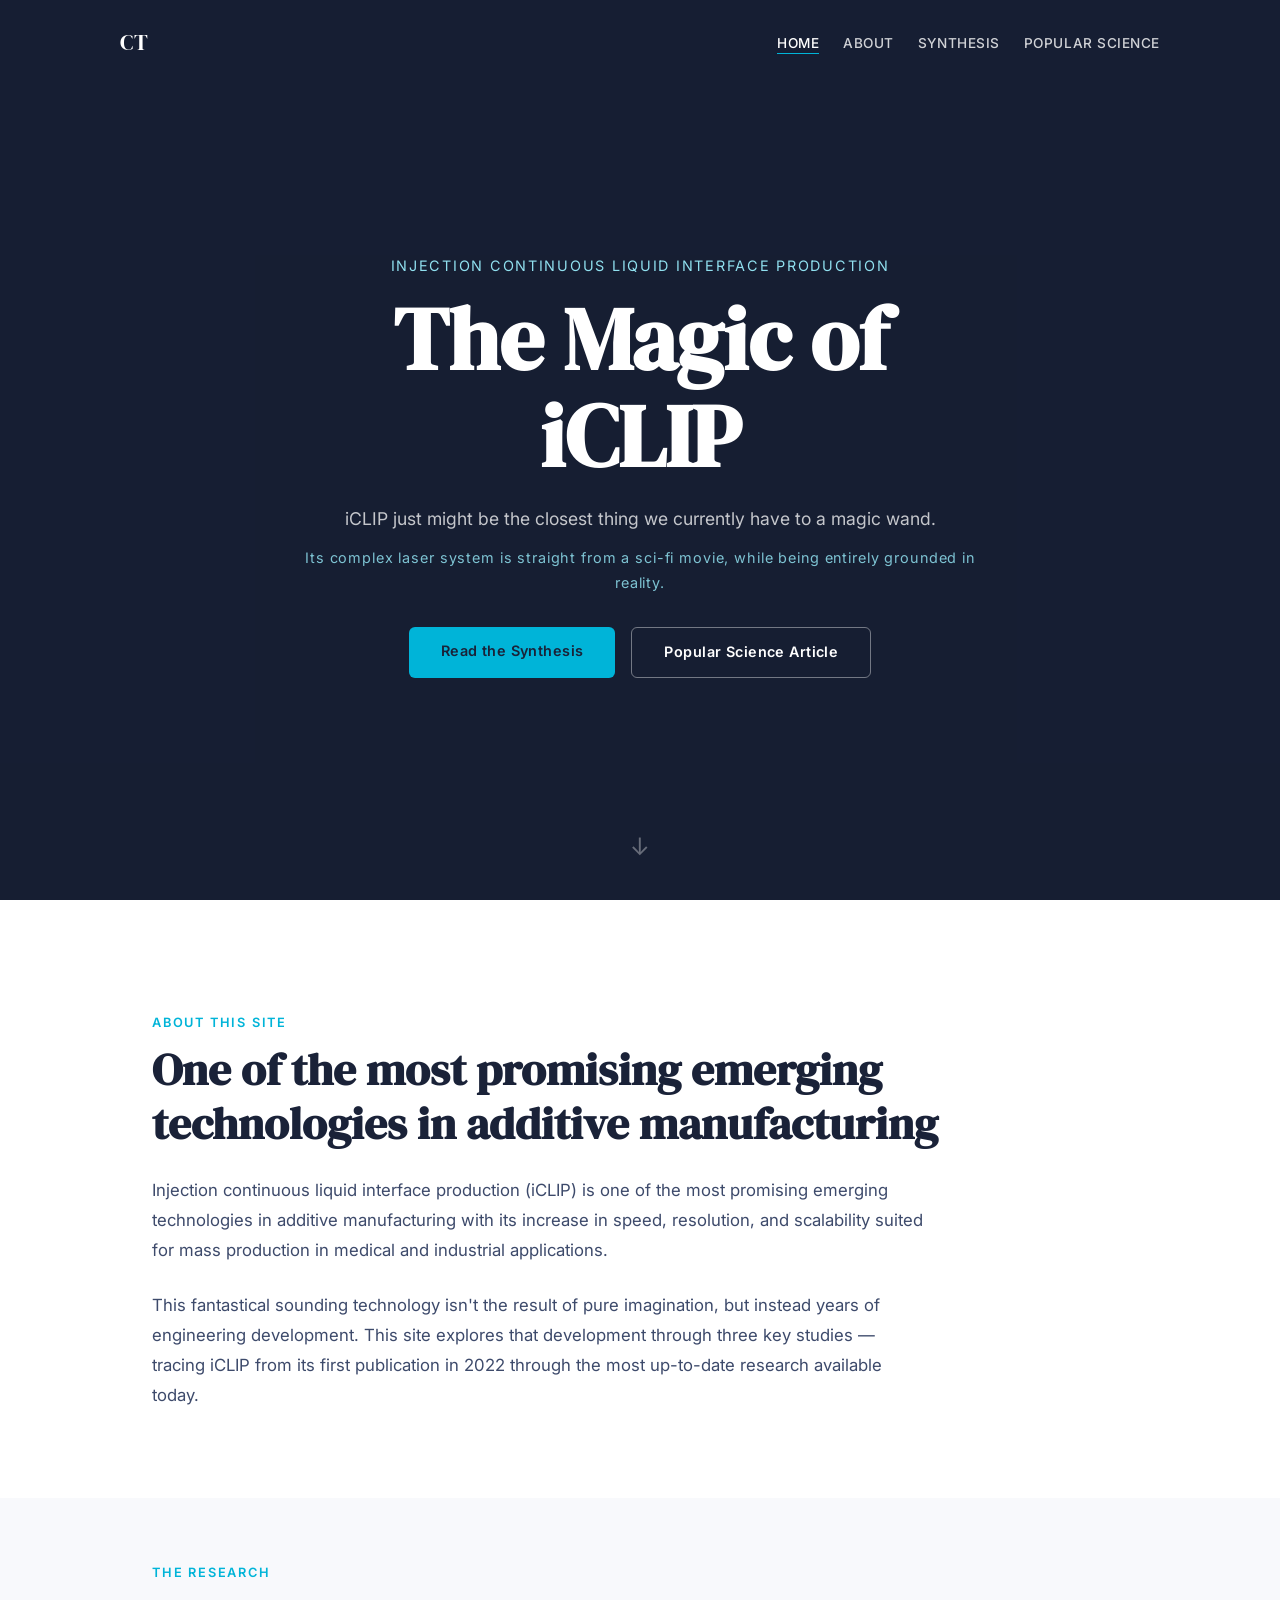
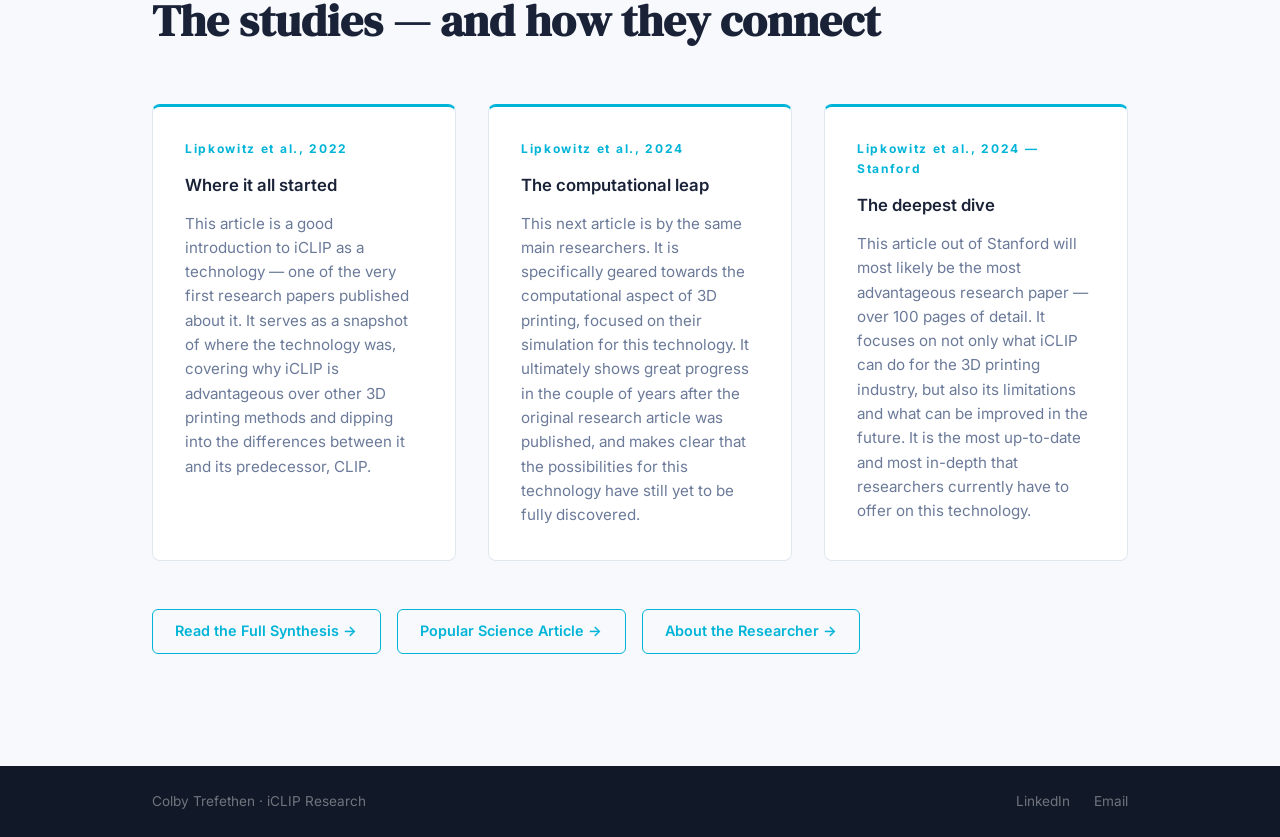
==== commit 44ae7666: "Split into 4 pages: Home, About, Synthesis, Popular Science" ====
--- a/index.html
+++ b/index.html
@@ -22,13 +22,14 @@
     </div>
   </nav>
 
-  <!-- HERO: Hook -->
+  <!-- HERO -->
   <section id="hero">
     <div class="hero-overlay"></div>
     <div class="hero-content">
       <p class="hero-eyebrow">Injection Continuous Liquid Interface Production</p>
-      <h1 class="hero-name">iCLIP prints<br>5–10x <em>faster</em></h1>
-      <p class="hero-tagline">Unlocking unmatched, rapid prototyping with multi-material fabrication</p>
+      <h1 class="hero-name">The Magic of<br>iCLIP</h1>
+      <p class="hero-tagline">iCLIP just might be the closest thing we currently have to a magic wand.</p>
+      <p class="hero-research-tag">Its complex laser system is straight from a sci-fi movie, while being entirely grounded in reality.</p>
       <div class="hero-cta">
         <a class="btn btn-primary" href="synthesis.html">Read the Synthesis</a>
         <a class="btn btn-ghost" href="popular-science.html">Popular Science Article</a>
@@ -37,74 +38,46 @@
     <div class="hero-scroll-hint">↓</div>
   </section>
 
-  <!-- ABOUT THE SITE -->
+  <!-- INTRO -->
   <section id="about-site">
     <div class="container">
       <p class="section-label">About This Site</p>
-      <h2 class="section-heading">What You'll Find Here</h2>
+      <h2 class="section-heading">One of the most promising emerging technologies in additive manufacturing</h2>
       <p class="research-intro">
-        This site presents original research on iCLIP — Injection Continuous Liquid Interface Production — a next-generation 3D printing technology developed at Stanford University and UNC Chapel Hill. By injecting resin directly into the "dead-zone," iCLIP overcomes the mass transportation limits that have long held back conventional continuous printing.
+        Injection continuous liquid interface production (iCLIP) is one of the most promising emerging technologies in additive manufacturing with its increase in speed, resolution, and scalability suited for mass production in medical and industrial applications.
       </p>
       <p class="research-intro">
-        The research explored here is drawn from Lipkowitz et al. (2022), published in <em>Science Advances</em>. You will find a full academic synthesis connecting the key findings of the study, as well as a popular science article written to make this technology accessible to any reader — not just engineers.
+        This fantastical sounding technology isn't the result of pure imagination, but instead years of engineering development. This site explores that development through three key studies — tracing iCLIP from its first publication in 2022 through the most up-to-date research available today.
       </p>
     </div>
   </section>
 
-  <!-- THE PROBLEM -->
+  <!-- THE STUDIES -->
   <section id="background">
     <div class="container">
-      <p class="section-label">Background</p>
-      <h2 class="section-heading">The Problem with CLIP</h2>
-      <p class="research-intro">
-        UV vat photopolymerization enables additive manufacturing through 3D printing at 25–100x traditional methods. CLIP, the technology iCLIP is fundamentally built upon, uses oxygen-permeable windows to create a liquid "dead-zone," allowing for cured resin printing at faster-than-traditional speeds.
-      </p>
-      <p class="research-intro">
-        However, CLIP's primary limitation comes from the amount of mass delivered, bottlenecked by Stefan adhesion forces. Higher grade composite resins with more viscosity are impossible to integrate into CLIP without additional injectors — hence iCLIP.
-      </p>
+      <p class="section-label">The Research</p>
+      <h2 class="section-heading">The studies — and how they connect</h2>
 
       <div class="research-cards">
+
         <div class="research-card">
-          <div class="research-card-num">Research Question</div>
-          <h3>Can viaducts overcome the limit?</h3>
-          <p>Can viaducts be used to actively "inject" into a printing chamber to overcome mass transportation limits and build off of CLIP's foundation?</p>
+          <div class="research-card-num">Lipkowitz et al., 2022</div>
+          <h3>Where it all started</h3>
+          <p>This article is a good introduction to iCLIP as a technology — one of the very first research papers published about it. It serves as a snapshot of where the technology was, covering why iCLIP is advantageous over other 3D printing methods and dipping into the differences between it and its predecessor, CLIP.</p>
         </div>
+
         <div class="research-card">
-          <div class="research-card-num">Hypothesis</div>
-          <h3>Injecting past Stefan forces</h3>
-          <p>Through viaducts at high pressure, it is possible to create an environment which overcomes Stefan adhesion forces, allowing for much greater fabrication speeds, ultra-high viscosity resin printing, and complex multi-material output.</p>
+          <div class="research-card-num">Lipkowitz et al., 2024</div>
+          <h3>The computational leap</h3>
+          <p>This next article is by the same main researchers. It is specifically geared towards the computational aspect of 3D printing, focused on their simulation for this technology. It ultimately shows great progress in the couple of years after the original research article was published, and makes clear that the possibilities for this technology have still yet to be fully discovered.</p>
         </div>
+
         <div class="research-card">
-          <div class="research-card-num">The Answer</div>
-          <h3>Yes — by 5–10x</h3>
-          <p>By injecting resin directly into the "dead-zone," iCLIP increased print speed from CLIP technologies by 5–10x, printed resins up to 3,606 cP, and achieved multi-material geometries in all three dimensions.</p>
+          <div class="research-card-num">Lipkowitz et al., 2024 — Stanford</div>
+          <h3>The deepest dive</h3>
+          <p>This article out of Stanford will most likely be the most advantageous research paper — over 100 pages of detail. It focuses on not only what iCLIP can do for the 3D printing industry, but also its limitations and what can be improved in the future. It is the most up-to-date and most in-depth that researchers currently have to offer on this technology.</p>
         </div>
-      </div>
-    </div>
-  </section>
 
-  <!-- KEY RESULTS -->
-  <section id="results">
-    <div class="container">
-      <p class="section-label">Key Results</p>
-      <h2 class="section-heading">What the Study Found</h2>
-      <div class="results-grid">
-        <div class="result-item">
-          <div class="result-num">5–10×</div>
-          <div class="result-label">Increased print speed over CLIP technologies</div>
-        </div>
-        <div class="result-item">
-          <div class="result-num">3,606 cP</div>
-          <div class="result-label">Most viscous resin printed — 1 order of magnitude over CLIP</div>
-        </div>
-        <div class="result-item">
-          <div class="result-num">3D</div>
-          <div class="result-label">Multi-material geometries achieved in all three dimensions</div>
-        </div>
-        <div class="result-item">
-          <div class="result-num">MWCNT</div>
-          <div class="result-label">Composites with significant carbon nanotube filling printed beyond standard</div>
-        </div>
       </div>
 
       <div class="page-nav-links" style="margin-top: 3rem;">
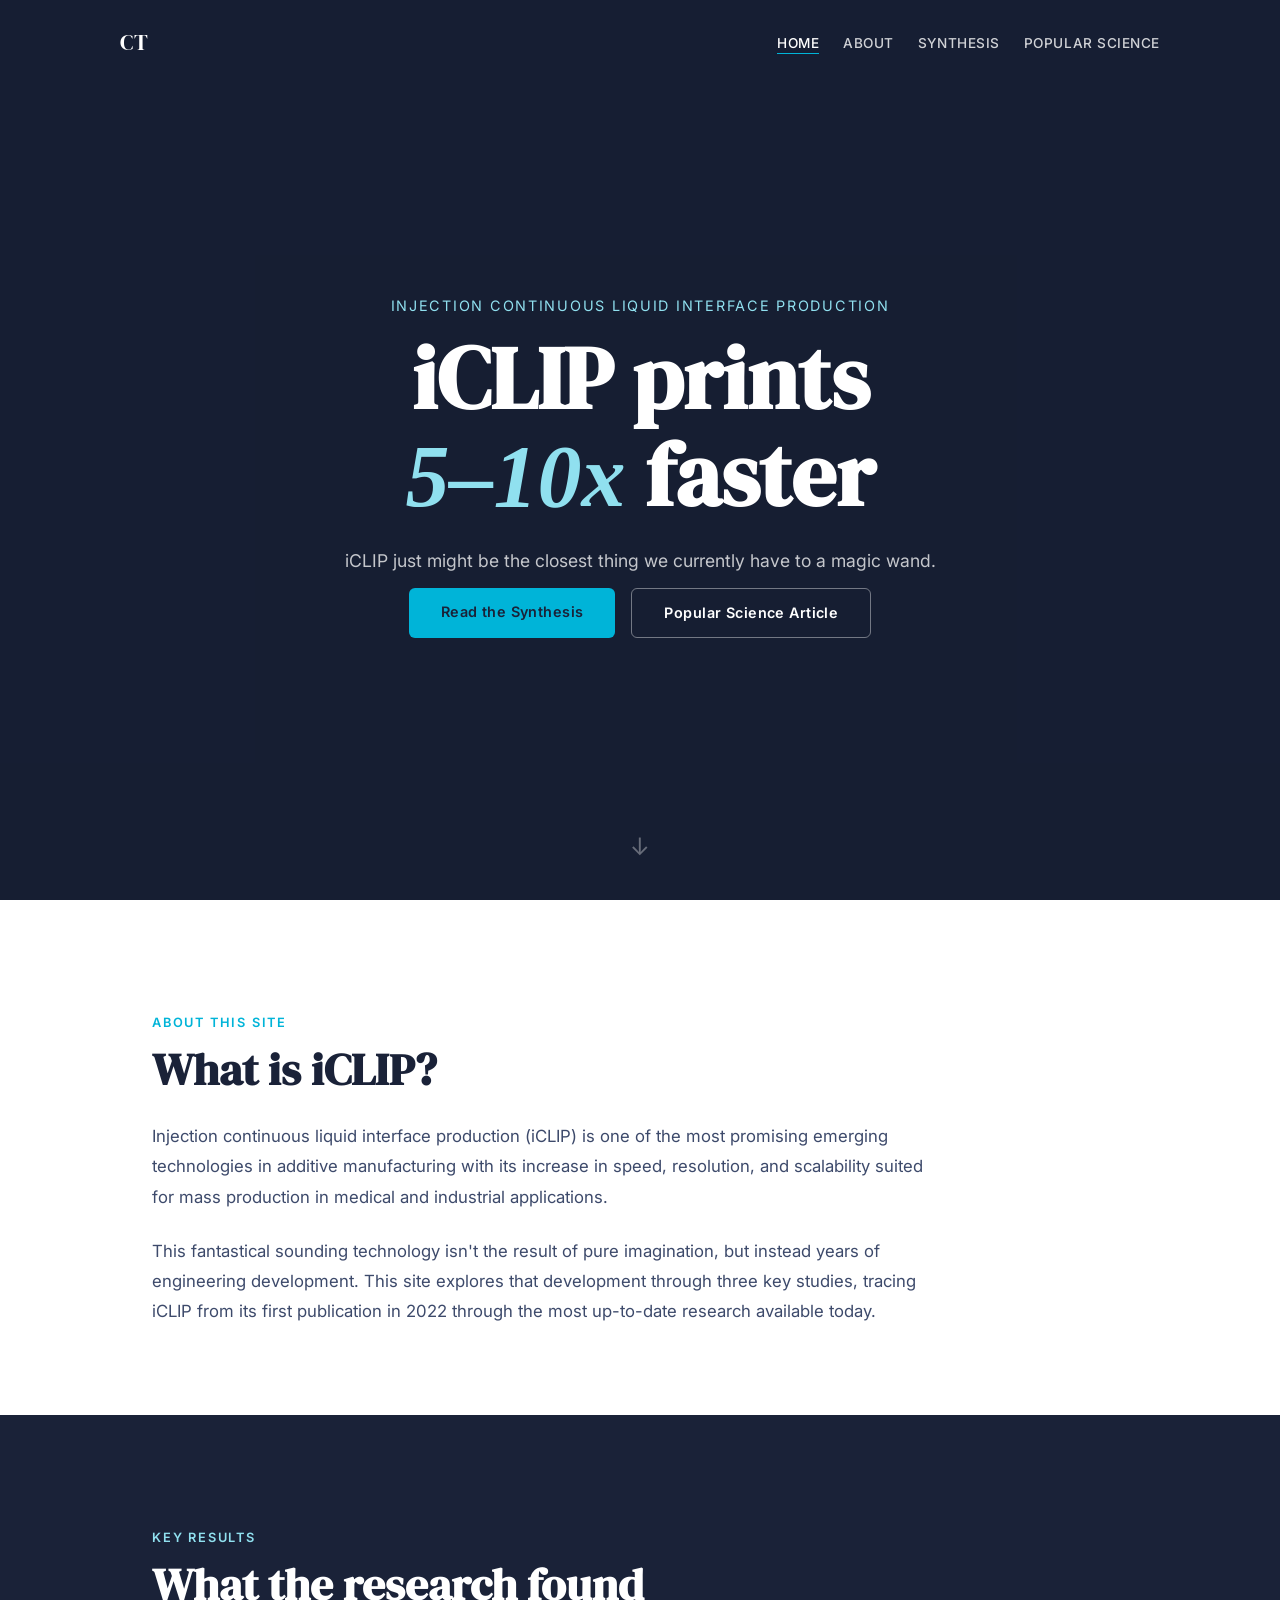
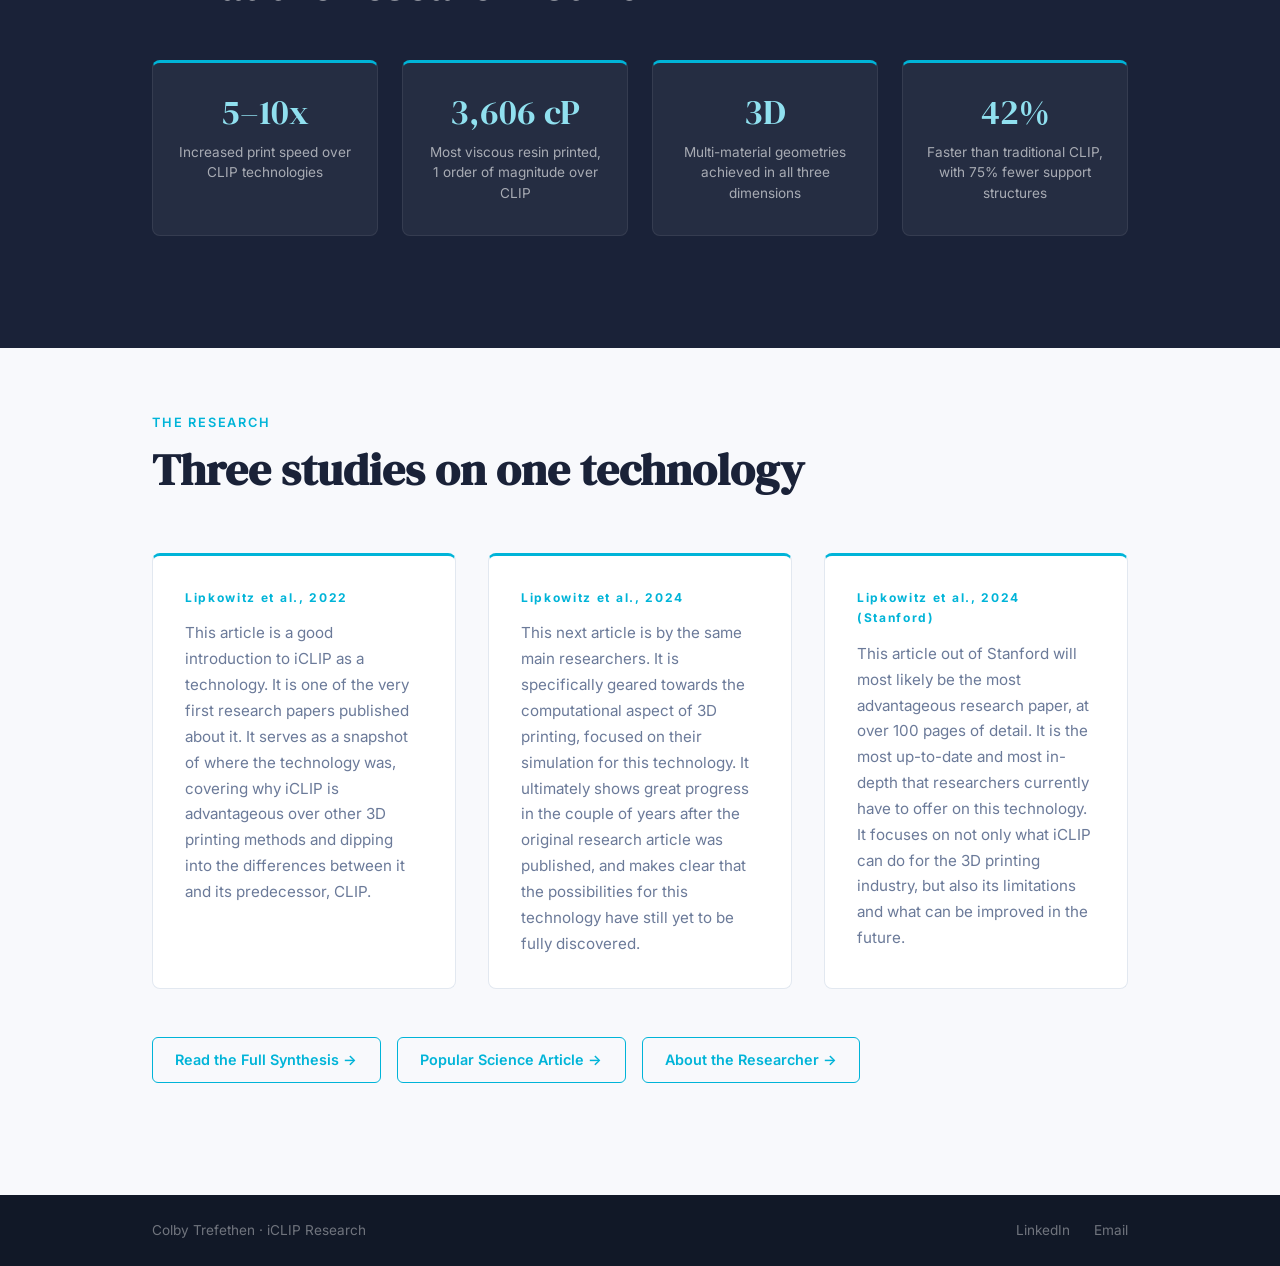
==== commit 12bc6b14: "Split into 4 pages: Home, About, Synthesis, Popular Science" ====
--- a/index.html
+++ b/index.html
@@ -3,7 +3,7 @@
 <head>
   <meta charset="UTF-8" />
   <meta name="viewport" content="width=device-width, initial-scale=1.0" />
-  <title>Colby Trefethen — iCLIP Research</title>
+  <title>Colby Trefethen | iCLIP Research</title>
   <link rel="preconnect" href="https://fonts.googleapis.com" />
   <link href="https://fonts.googleapis.com/css2?family=Inter:wght@300;400;500;600&family=DM+Serif+Display&display=swap" rel="stylesheet" />
   <link rel="stylesheet" href="style.css" />
@@ -22,14 +22,13 @@
     </div>
   </nav>
 
-  <!-- HERO -->
+  <!-- HERO: dark bg, max visual impact -->
   <section id="hero">
     <div class="hero-overlay"></div>
     <div class="hero-content">
       <p class="hero-eyebrow">Injection Continuous Liquid Interface Production</p>
-      <h1 class="hero-name">The Magic of<br>iCLIP</h1>
+      <h1 class="hero-name">iCLIP prints<br><span class="hero-stat">5–10x</span> faster</h1>
       <p class="hero-tagline">iCLIP just might be the closest thing we currently have to a magic wand.</p>
-      <p class="hero-research-tag">Its complex laser system is straight from a sci-fi movie, while being entirely grounded in reality.</p>
       <div class="hero-cta">
         <a class="btn btn-primary" href="synthesis.html">Read the Synthesis</a>
         <a class="btn btn-ghost" href="popular-science.html">Popular Science Article</a>
@@ -38,44 +37,67 @@
     <div class="hero-scroll-hint">↓</div>
   </section>
 
-  <!-- INTRO -->
+  <!-- INTRO: white bg -->
   <section id="about-site">
     <div class="container">
       <p class="section-label">About This Site</p>
-      <h2 class="section-heading">One of the most promising emerging technologies in additive manufacturing</h2>
+      <h2 class="section-heading">What is iCLIP?</h2>
       <p class="research-intro">
         Injection continuous liquid interface production (iCLIP) is one of the most promising emerging technologies in additive manufacturing with its increase in speed, resolution, and scalability suited for mass production in medical and industrial applications.
       </p>
       <p class="research-intro">
-        This fantastical sounding technology isn't the result of pure imagination, but instead years of engineering development. This site explores that development through three key studies — tracing iCLIP from its first publication in 2022 through the most up-to-date research available today.
+        This fantastical sounding technology isn't the result of pure imagination, but instead years of engineering development. This site explores that development through three key studies, tracing iCLIP from its first publication in 2022 through the most up-to-date research available today.
       </p>
     </div>
   </section>
 
-  <!-- THE STUDIES -->
+  <!-- STATS: navy bg, visual punch -->
+  <section id="results">
+    <div class="container">
+      <p class="section-label">Key Results</p>
+      <h2 class="section-heading">What the research found</h2>
+      <div class="results-grid">
+        <div class="result-item">
+          <div class="result-num">5–10x</div>
+          <div class="result-label">Increased print speed over CLIP technologies</div>
+        </div>
+        <div class="result-item">
+          <div class="result-num">3,606 cP</div>
+          <div class="result-label">Most viscous resin printed, 1 order of magnitude over CLIP</div>
+        </div>
+        <div class="result-item">
+          <div class="result-num">3D</div>
+          <div class="result-label">Multi-material geometries achieved in all three dimensions</div>
+        </div>
+        <div class="result-item">
+          <div class="result-num">42%</div>
+          <div class="result-label">Faster than traditional CLIP, with 75% fewer support structures</div>
+        </div>
+      </div>
+    </div>
+  </section>
+
+  <!-- STUDIES: off-white bg -->
   <section id="background">
     <div class="container">
       <p class="section-label">The Research</p>
-      <h2 class="section-heading">The studies — and how they connect</h2>
+      <h2 class="section-heading">Three studies on one technology</h2>
 
       <div class="research-cards">
 
         <div class="research-card">
           <div class="research-card-num">Lipkowitz et al., 2022</div>
-          <h3>Where it all started</h3>
-          <p>This article is a good introduction to iCLIP as a technology — one of the very first research papers published about it. It serves as a snapshot of where the technology was, covering why iCLIP is advantageous over other 3D printing methods and dipping into the differences between it and its predecessor, CLIP.</p>
+          <p>This article is a good introduction to iCLIP as a technology. It is one of the very first research papers published about it. It serves as a snapshot of where the technology was, covering why iCLIP is advantageous over other 3D printing methods and dipping into the differences between it and its predecessor, CLIP.</p>
         </div>
 
         <div class="research-card">
           <div class="research-card-num">Lipkowitz et al., 2024</div>
-          <h3>The computational leap</h3>
           <p>This next article is by the same main researchers. It is specifically geared towards the computational aspect of 3D printing, focused on their simulation for this technology. It ultimately shows great progress in the couple of years after the original research article was published, and makes clear that the possibilities for this technology have still yet to be fully discovered.</p>
         </div>
 
         <div class="research-card">
-          <div class="research-card-num">Lipkowitz et al., 2024 — Stanford</div>
-          <h3>The deepest dive</h3>
-          <p>This article out of Stanford will most likely be the most advantageous research paper — over 100 pages of detail. It focuses on not only what iCLIP can do for the 3D printing industry, but also its limitations and what can be improved in the future. It is the most up-to-date and most in-depth that researchers currently have to offer on this technology.</p>
+          <div class="research-card-num">Lipkowitz et al., 2024 (Stanford)</div>
+          <p>This article out of Stanford will most likely be the most advantageous research paper, at over 100 pages of detail. It is the most up-to-date and most in-depth that researchers currently have to offer on this technology. It focuses on not only what iCLIP can do for the 3D printing industry, but also its limitations and what can be improved in the future.</p>
         </div>
 
       </div>
--- a/style.css
+++ b/style.css
@@ -694,3 +694,21 @@
 @media (max-width: 700px) {
   .results-grid { grid-template-columns: repeat(2, 1fr); }
 }
+
+/* =============================================
+   HERO STAT HIGHLIGHT
+   ============================================= */
+.hero-stat {
+  color: var(--teal-light);
+  font-style: italic;
+}
+
+/* =============================================
+   RESEARCH CARDS: remove h3 gap when no h3
+   ============================================= */
+.research-card p {
+  font-size: 0.95rem;
+  color: var(--muted);
+  line-height: 1.7;
+  margin-top: 0.75rem;
+}
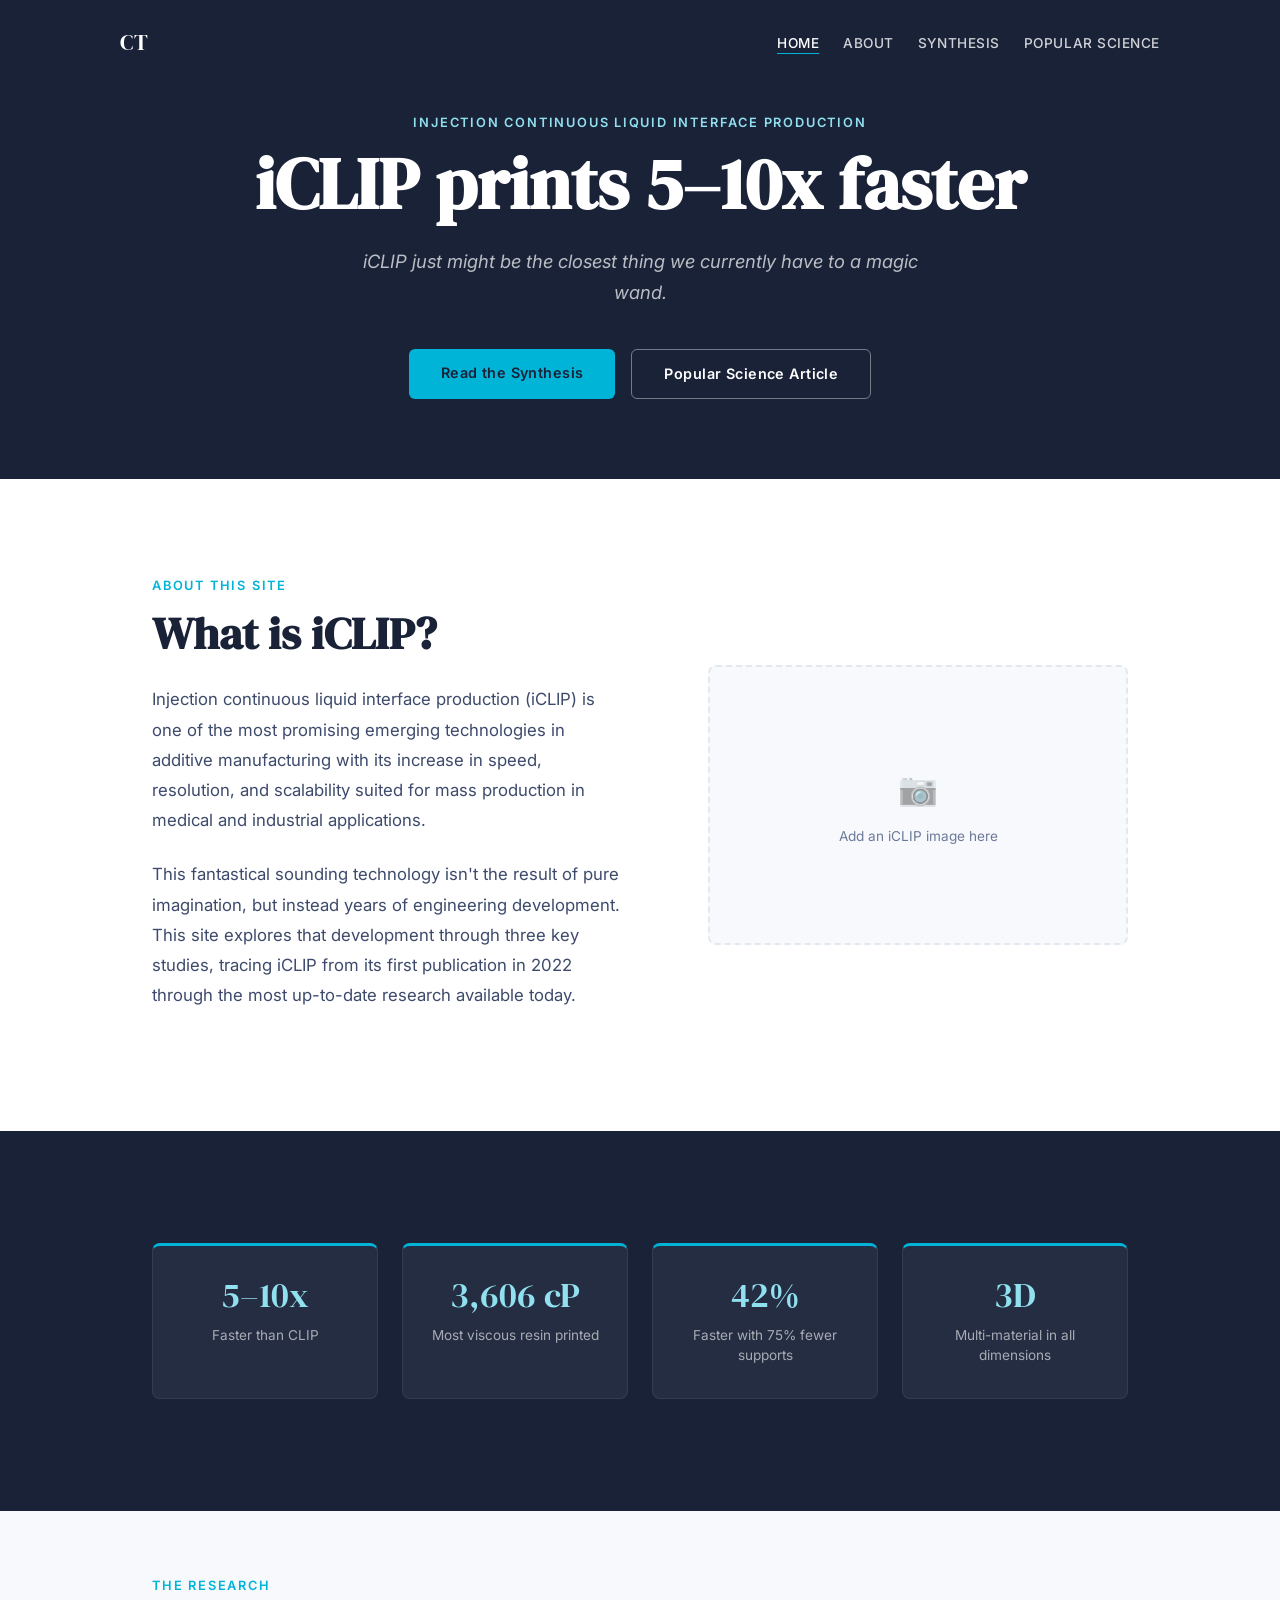
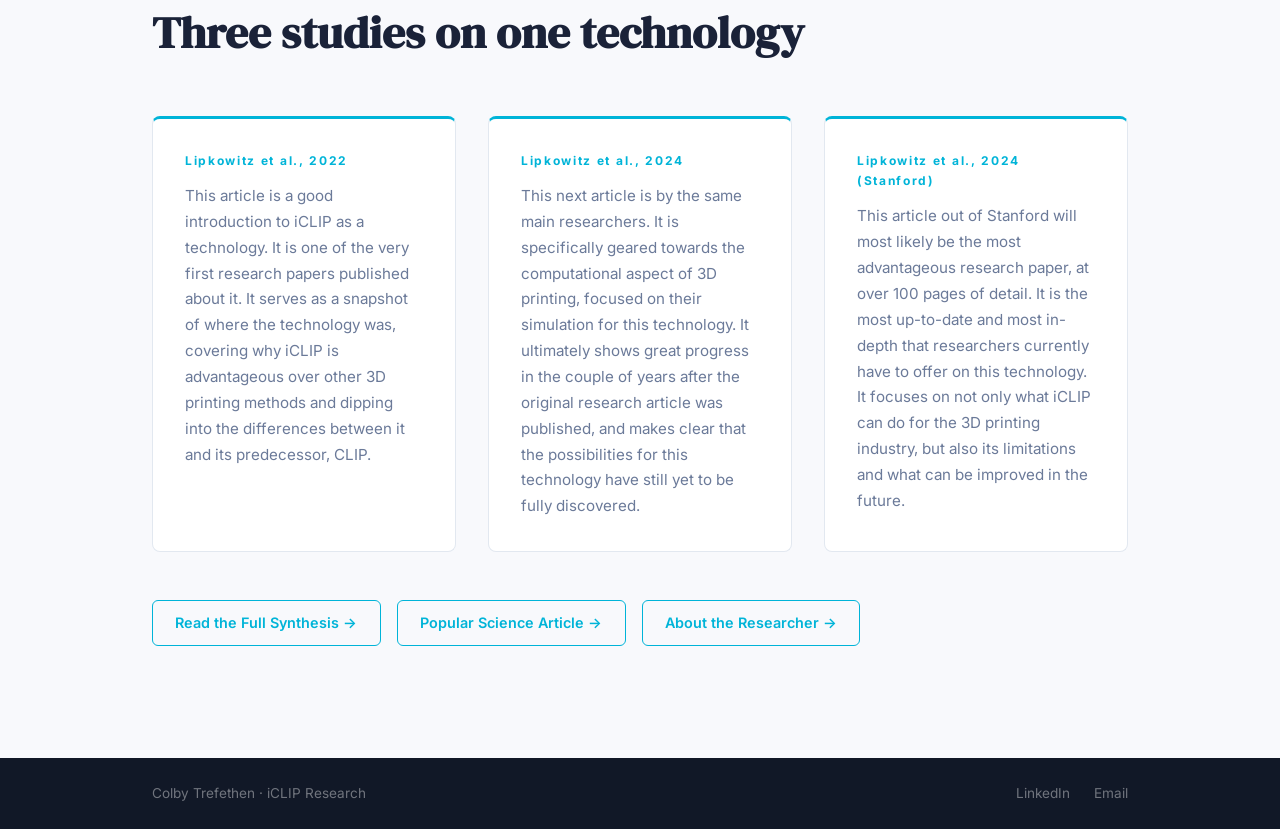
==== commit f8c9f4c6: "Split into 4 pages: Home, About, Synthesis, Popular Science" ====
--- a/index.html
+++ b/index.html
@@ -22,67 +22,71 @@
     </div>
   </nav>
 
-  <!-- HERO: dark bg, max visual impact -->
-  <section id="hero">
-    <div class="hero-overlay"></div>
-    <div class="hero-content">
-      <p class="hero-eyebrow">Injection Continuous Liquid Interface Production</p>
-      <h1 class="hero-name">iCLIP prints<br><span class="hero-stat">5–10x</span> faster</h1>
-      <p class="hero-tagline">iCLIP just might be the closest thing we currently have to a magic wand.</p>
+  <!-- BANNER -->
+  <section id="banner">
+    <div class="container">
+      <p class="section-label">Injection Continuous Liquid Interface Production</p>
+      <h1 class="banner-title">iCLIP prints 5–10x faster</h1>
+      <p class="banner-sub">iCLIP just might be the closest thing we currently have to a magic wand.</p>
       <div class="hero-cta">
         <a class="btn btn-primary" href="synthesis.html">Read the Synthesis</a>
-        <a class="btn btn-ghost" href="popular-science.html">Popular Science Article</a>
+        <a class="btn btn-ghost-dark" href="popular-science.html">Popular Science Article</a>
       </div>
-    </div>
-    <div class="hero-scroll-hint">↓</div>
-  </section>
-
-  <!-- INTRO: white bg -->
-  <section id="about-site">
-    <div class="container">
-      <p class="section-label">About This Site</p>
-      <h2 class="section-heading">What is iCLIP?</h2>
-      <p class="research-intro">
-        Injection continuous liquid interface production (iCLIP) is one of the most promising emerging technologies in additive manufacturing with its increase in speed, resolution, and scalability suited for mass production in medical and industrial applications.
-      </p>
-      <p class="research-intro">
-        This fantastical sounding technology isn't the result of pure imagination, but instead years of engineering development. This site explores that development through three key studies, tracing iCLIP from its first publication in 2022 through the most up-to-date research available today.
-      </p>
     </div>
   </section>
 
-  <!-- STATS: navy bg, visual punch -->
-  <section id="results">
+  <!-- INTRO: text + image side by side -->
+  <section id="about-site">
     <div class="container">
-      <p class="section-label">Key Results</p>
-      <h2 class="section-heading">What the research found</h2>
-      <div class="results-grid">
-        <div class="result-item">
-          <div class="result-num">5–10x</div>
-          <div class="result-label">Increased print speed over CLIP technologies</div>
+      <div class="intro-grid">
+        <div class="intro-text">
+          <p class="section-label">About This Site</p>
+          <h2 class="section-heading">What is iCLIP?</h2>
+          <p class="research-intro">
+            Injection continuous liquid interface production (iCLIP) is one of the most promising emerging technologies in additive manufacturing with its increase in speed, resolution, and scalability suited for mass production in medical and industrial applications.
+          </p>
+          <p class="research-intro">
+            This fantastical sounding technology isn't the result of pure imagination, but instead years of engineering development. This site explores that development through three key studies, tracing iCLIP from its first publication in 2022 through the most up-to-date research available today.
+          </p>
         </div>
-        <div class="result-item">
-          <div class="result-num">3,606 cP</div>
-          <div class="result-label">Most viscous resin printed, 1 order of magnitude over CLIP</div>
-        </div>
-        <div class="result-item">
-          <div class="result-num">3D</div>
-          <div class="result-label">Multi-material geometries achieved in all three dimensions</div>
-        </div>
-        <div class="result-item">
-          <div class="result-num">42%</div>
-          <div class="result-label">Faster than traditional CLIP, with 75% fewer support structures</div>
+        <div class="intro-image">
+          <!-- Replace src with an iCLIP image, e.g. the multi-material print photo from the paper -->
+          <img src="images/iclip-sample.jpg" alt="iCLIP multi-material 3D printed parts" class="intro-img" onerror="this.parentElement.classList.add('img-fallback')" />
+          <div class="intro-img-caption">Multi-material iCLIP print. Lipkowitz et al. (2022)</div>
         </div>
       </div>
     </div>
   </section>
 
-  <!-- STUDIES: off-white bg -->
+  <!-- STATS: navy bar -->
+  <section id="results">
+    <div class="container">
+      <div class="results-grid">
+        <div class="result-item">
+          <div class="result-num">5–10x</div>
+          <div class="result-label">Faster than CLIP</div>
+        </div>
+        <div class="result-item">
+          <div class="result-num">3,606 cP</div>
+          <div class="result-label">Most viscous resin printed</div>
+        </div>
+        <div class="result-item">
+          <div class="result-num">42%</div>
+          <div class="result-label">Faster with 75% fewer supports</div>
+        </div>
+        <div class="result-item">
+          <div class="result-num">3D</div>
+          <div class="result-label">Multi-material in all dimensions</div>
+        </div>
+      </div>
+    </div>
+  </section>
+
+  <!-- STUDIES -->
   <section id="background">
     <div class="container">
       <p class="section-label">The Research</p>
       <h2 class="section-heading">Three studies on one technology</h2>
-
       <div class="research-cards">
 
         <div class="research-card">
--- a/style.css
+++ b/style.css
@@ -712,3 +712,153 @@
   line-height: 1.7;
   margin-top: 0.75rem;
 }
+
+/* =============================================
+   HERO: RICHER BACKGROUND (no image fallback)
+   ============================================= */
+#hero {
+  background-image:
+    radial-gradient(ellipse 90% 70% at 55% 40%, rgba(0, 180, 216, 0.13) 0%, transparent 65%),
+    radial-gradient(ellipse 50% 50% at 15% 85%, rgba(0, 80, 140, 0.18) 0%, transparent 55%),
+    linear-gradient(155deg, #070f1f 0%, #111d35 40%, #0c2240 100%);
+  background-color: #070f1f;
+}
+
+#hero::after {
+  content: '';
+  position: absolute;
+  inset: 0;
+  background-image: repeating-linear-gradient(
+    -55deg,
+    transparent,
+    transparent 60px,
+    rgba(0, 180, 216, 0.025) 60px,
+    rgba(0, 180, 216, 0.025) 61px
+  );
+  pointer-events: none;
+}
+
+.hero-overlay {
+  background: rgba(7, 15, 31, 0.45);
+}
+
+.hero-name {
+  font-size: clamp(2.8rem, 7vw, 5rem);
+  letter-spacing: -0.01em;
+}
+
+.hero-stat {
+  font-size: clamp(3.5rem, 9vw, 6.5rem);
+  display: block;
+  line-height: 1;
+  margin: 0.1em 0;
+}
+
+/* =============================================
+   BANNER (replaces full-screen hero)
+   ============================================= */
+#banner {
+  background: var(--navy);
+  padding: 7rem 2rem 5rem;
+  text-align: center;
+}
+
+#banner .section-label { color: var(--teal-light); }
+
+.banner-title {
+  font-family: 'DM Serif Display', serif;
+  font-size: clamp(2.8rem, 6vw, 4.5rem);
+  color: var(--white);
+  line-height: 1.15;
+  margin: 0.5rem 0 1.25rem;
+}
+
+.banner-sub {
+  font-size: 1.15rem;
+  color: rgba(255,255,255,0.7);
+  max-width: 560px;
+  margin: 0 auto 2.5rem;
+  font-style: italic;
+}
+
+.btn-ghost-dark {
+  border: 1.5px solid rgba(255,255,255,0.4);
+  color: var(--white);
+  padding: 0.75rem 2rem;
+  border-radius: 6px;
+  font-size: 0.9rem;
+  font-weight: 600;
+  display: inline-block;
+  transition: border-color 0.2s;
+}
+
+.btn-ghost-dark:hover { border-color: var(--white); }
+
+/* =============================================
+   INTRO: two-column text + image
+   ============================================= */
+#about-site {
+  padding: 6rem 0;
+  background: var(--white);
+}
+
+.intro-grid {
+  display: grid;
+  grid-template-columns: 1fr 420px;
+  gap: 5rem;
+  align-items: center;
+}
+
+.intro-img {
+  width: 100%;
+  border-radius: 8px;
+  box-shadow: 0 8px 32px rgba(0,0,0,0.12);
+  display: block;
+}
+
+.intro-image {
+  position: relative;
+}
+
+.intro-image.img-fallback {
+  background: var(--off-white);
+  border: 2px dashed var(--border);
+  border-radius: 8px;
+  min-height: 280px;
+  display: flex;
+  align-items: center;
+  justify-content: center;
+  flex-direction: column;
+  color: var(--muted);
+  font-size: 0.85rem;
+  font-family: 'Inter', sans-serif;
+  gap: 0.5rem;
+}
+
+.intro-image.img-fallback::before {
+  content: '📷';
+  font-size: 2rem;
+  opacity: 0.4;
+}
+
+.intro-image.img-fallback::after {
+  content: 'Add an iCLIP image here';
+}
+
+.intro-image.img-fallback .intro-img { display: none; }
+.intro-image.img-fallback .intro-img-caption { display: none; }
+
+.intro-img-caption {
+  font-size: 0.78rem;
+  color: var(--muted);
+  margin-top: 0.6rem;
+  font-style: italic;
+  text-align: center;
+}
+
+@media (max-width: 800px) {
+  .intro-grid {
+    grid-template-columns: 1fr;
+    gap: 2.5rem;
+  }
+}
